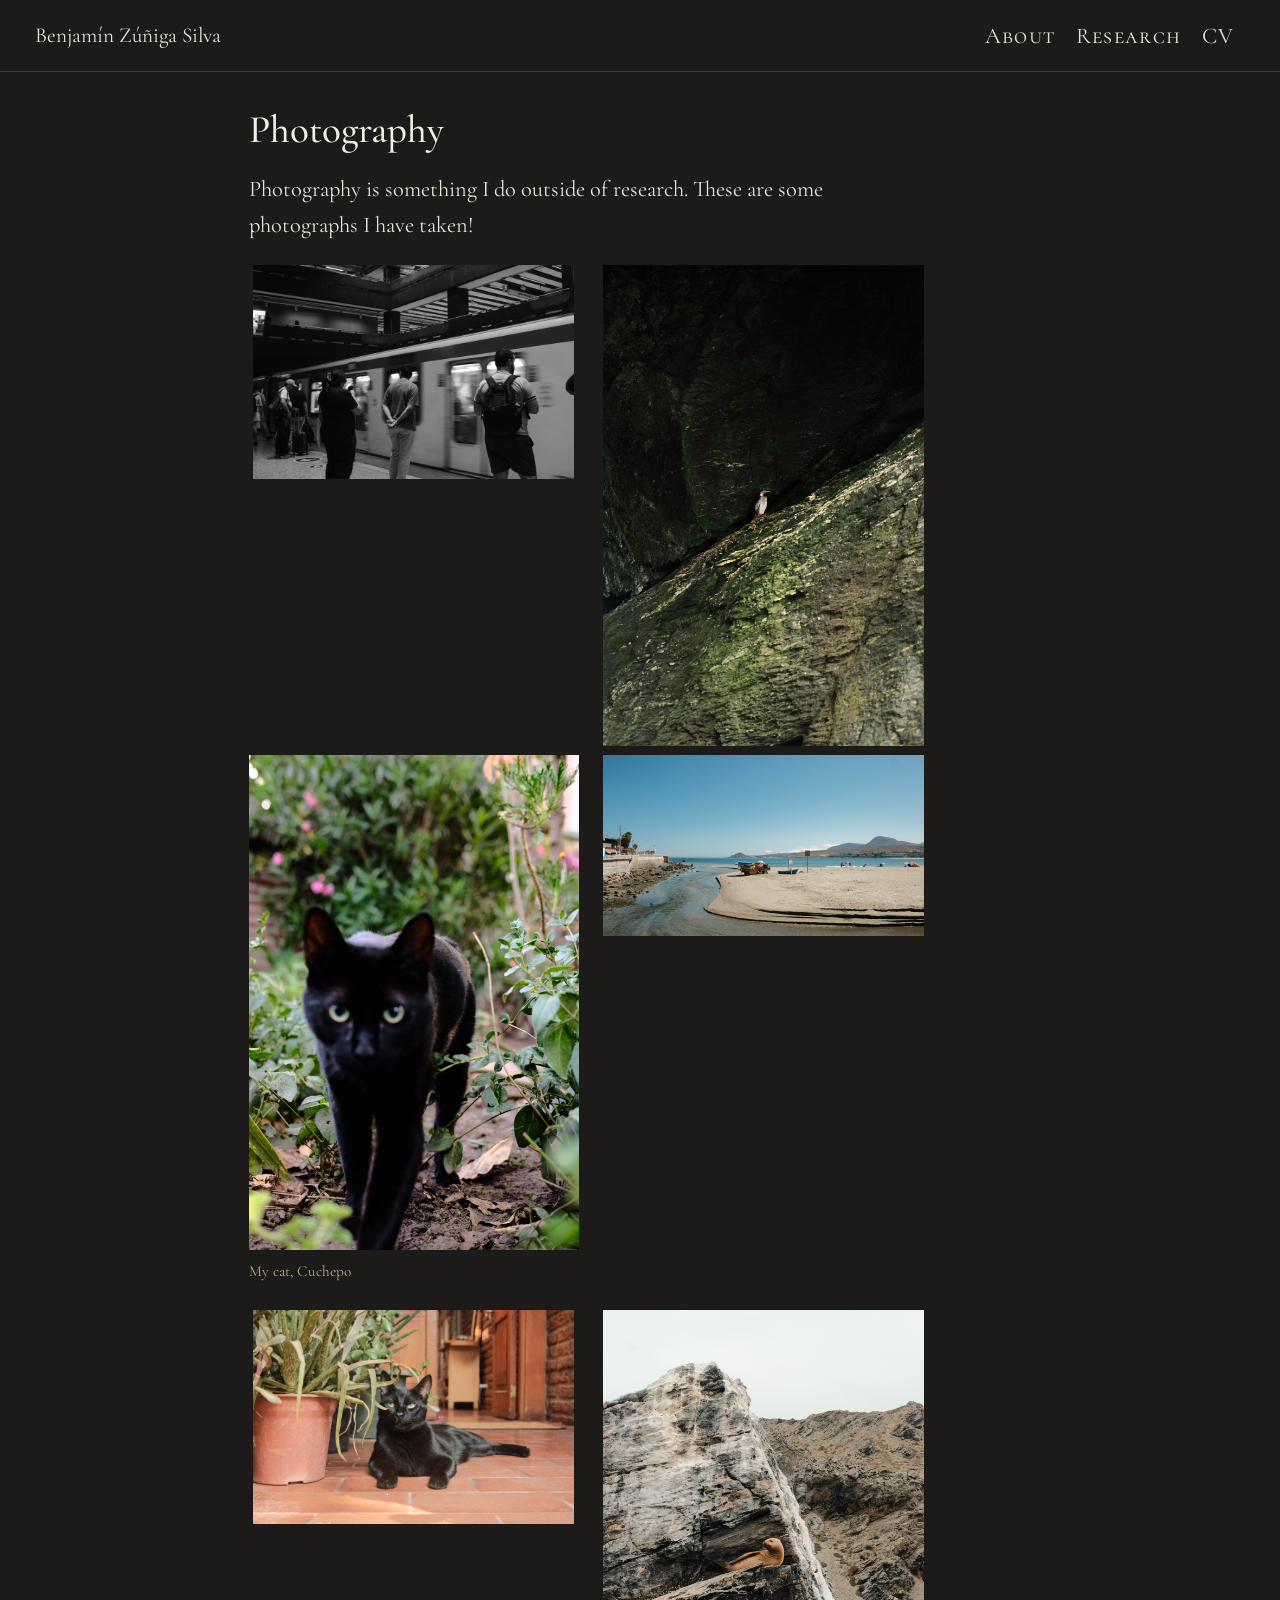
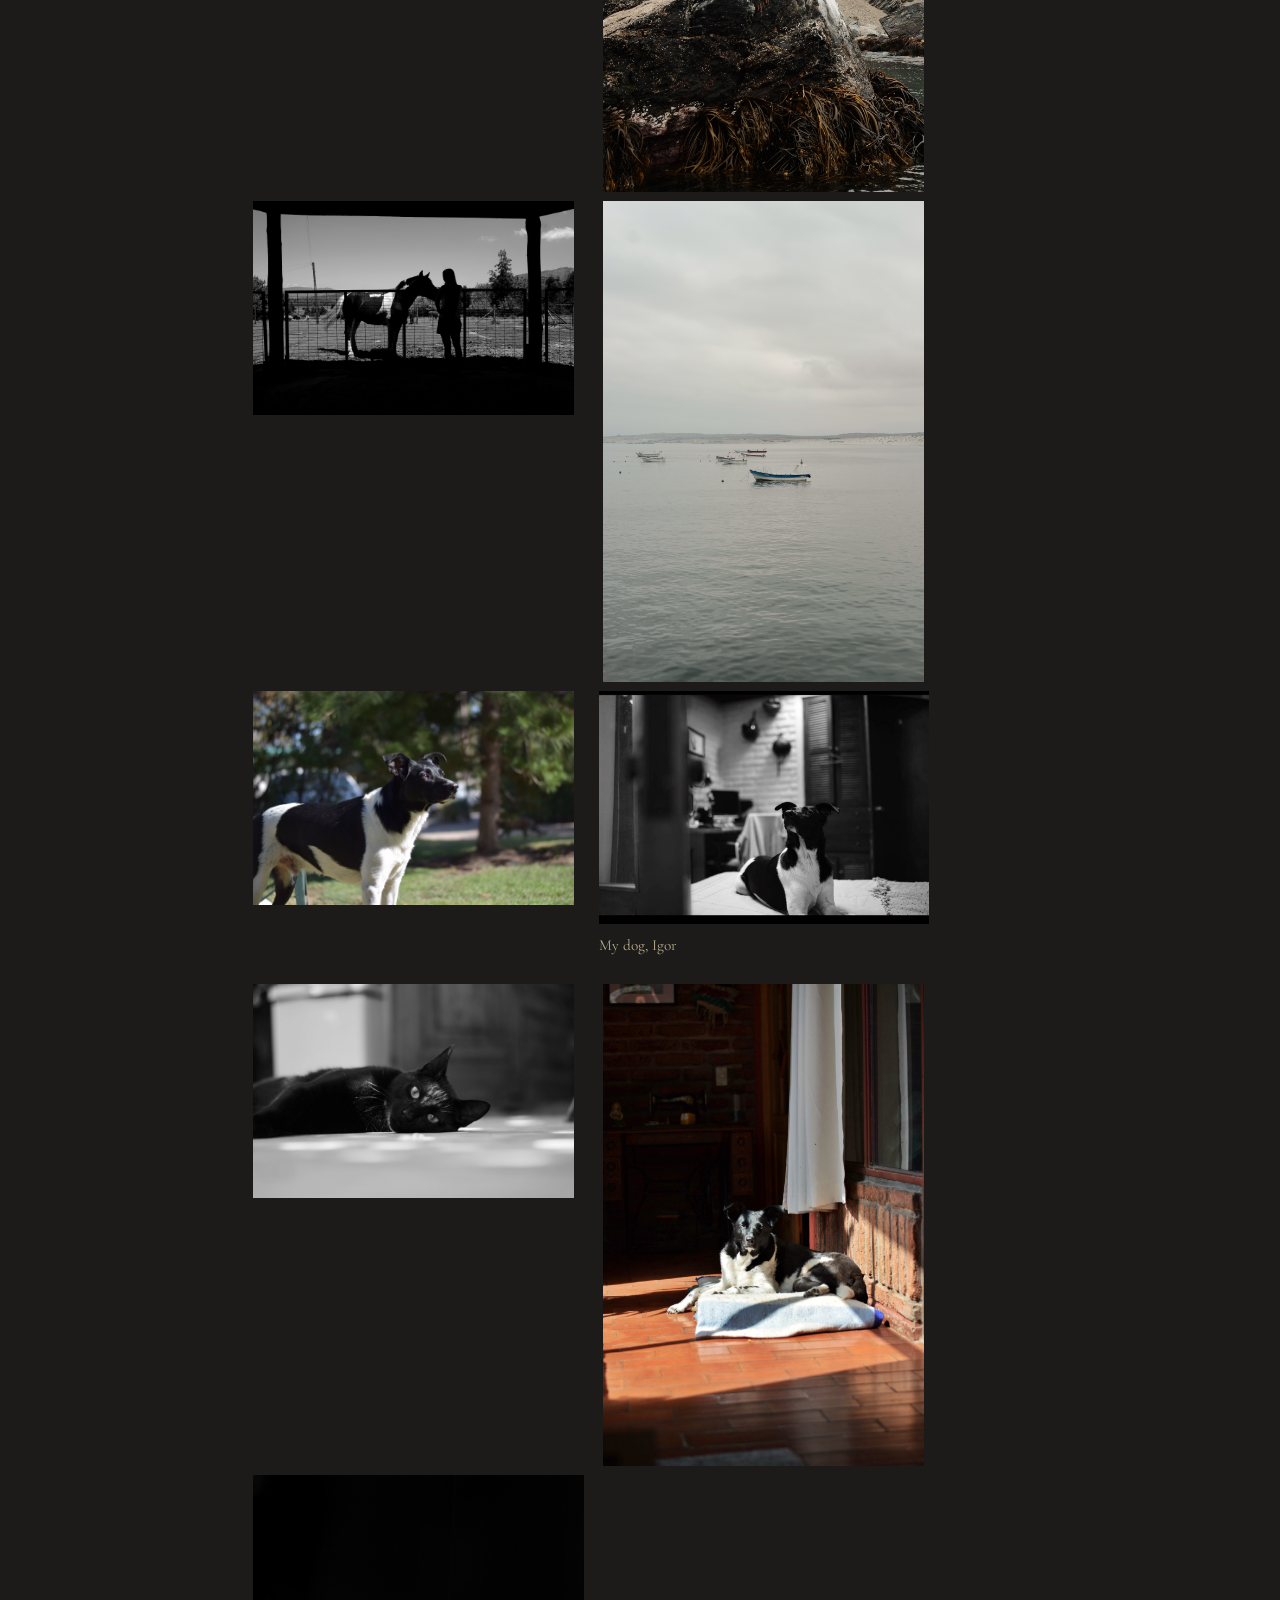
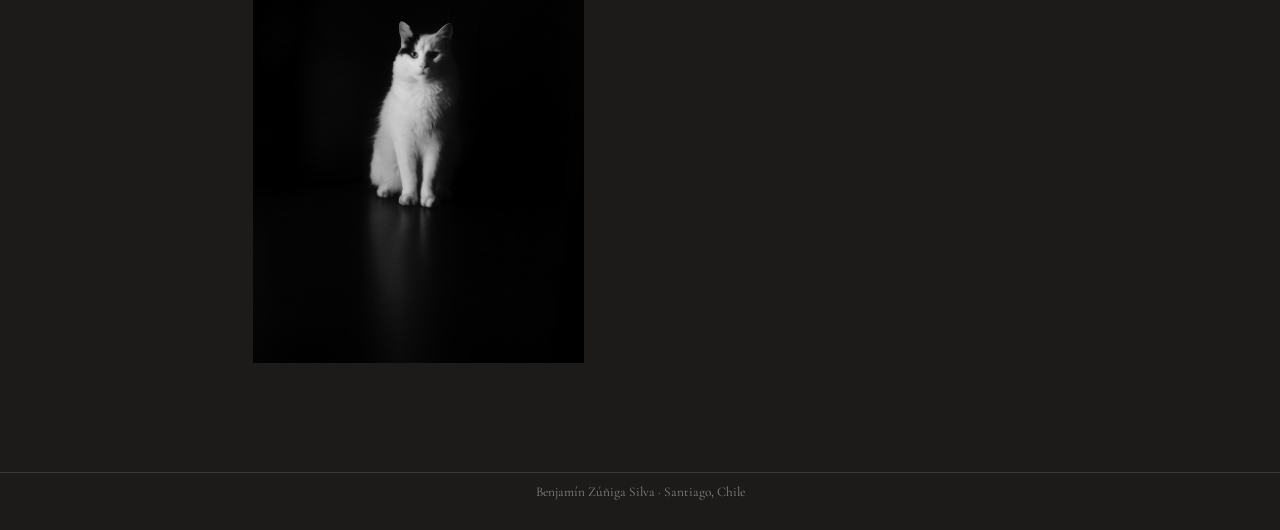
==== photography.html @ 0b557cd7 "Built site for gh-pages" ====
<!DOCTYPE html>
<html xmlns="http://www.w3.org/1999/xhtml" lang="en" xml:lang="en"><head>

<meta charset="utf-8">
<meta name="generator" content="quarto-1.10.19">

<meta name="viewport" content="width=device-width, initial-scale=1.0, user-scalable=yes">


<title>Photography – Benjamín Zúñiga Silva</title>
<style>
/* Default styles provided by pandoc.
** See https://pandoc.org/MANUAL.html#variables-for-html for config info.
*/
span.smallcaps{font-variant: small-caps;}
div.columns{display: flex; gap: 1.5em;}
div.column{flex: auto;}
@media screen {
div.columns{gap: min(4vw, 1.5em);}
div.column{overflow-x: auto;}
}
div.hanging-indent{margin-left: 1.5em; text-indent: -1.5em;}
ul.task-list{list-style: none;}
ul.task-list li input[type="checkbox"] {
  width: 0.8em;
  margin: 0 0.8em 0.2em -1em; /* quarto-specific, see https://github.com/quarto-dev/quarto-cli/issues/4556 */ 
  vertical-align: middle;
}
</style>


<script src="site_libs/quarto-nav/quarto-nav.js"></script>
<script src="site_libs/quarto-nav/headroom.min.js"></script>
<script src="site_libs/clipboard/clipboard.min.js"></script>
<script src="site_libs/quarto-html/quarto.js" type="module"></script>
<script src="site_libs/quarto-html/tabsets/tabsets.js" type="module"></script>
<script src="site_libs/quarto-html/popper.min.js"></script>
<script src="site_libs/quarto-html/tippy.umd.min.js"></script>
<link href="site_libs/quarto-html/tippy.css" rel="stylesheet">
<link href="site_libs/quarto-html/quarto-syntax-highlighting-dark-b626d73c4c936ccc3cb08be7d45d1df6.css" rel="stylesheet" id="quarto-text-highlighting-styles">
<script src="site_libs/bootstrap/bootstrap.min.js"></script>
<link href="site_libs/bootstrap/bootstrap-icons.css" rel="stylesheet">
<link href="site_libs/bootstrap/bootstrap-730f56af0776e4a1a67507d737032341.min.css" rel="stylesheet" append-hash="true" id="quarto-bootstrap" data-mode="dark">
<script src="site_libs/quarto-contrib/glightbox/glightbox.min.js"></script>
<link href="site_libs/quarto-contrib/glightbox/glightbox.min.css" rel="stylesheet">
<link href="site_libs/quarto-contrib/glightbox/lightbox.css" rel="stylesheet">
<script id="quarto-search-options" type="application/json">{
  "language": {
    "search-no-results-text": "No results",
    "search-matching-documents-text": "matching documents",
    "search-copy-link-title": "Copy link to search",
    "search-hide-matches-text": "Hide additional matches",
    "search-more-match-text": "more match in this document",
    "search-more-matches-text": "more matches in this document",
    "search-clear-button-title": "Clear",
    "search-text-placeholder": "",
    "search-detached-cancel-button-title": "Cancel",
    "search-submit-button-title": "Submit",
    "search-label": "Search"
  }
}</script>


</head>

<body class="nav-fixed fullcontent quarto-light">

<div id="quarto-search-results"></div>
  <header id="quarto-header" class="headroom fixed-top">
    <nav class="navbar navbar-expand-lg " data-bs-theme="dark">
      <div class="navbar-container container-fluid">
      <div class="navbar-brand-container mx-auto">
    <a class="navbar-brand" href="./index.html">
    <span class="navbar-title">Benjamín Zúñiga Silva</span>
    </a>
  </div>
          <button class="navbar-toggler" type="button" data-bs-toggle="collapse" data-bs-target="#navbarCollapse" aria-controls="navbarCollapse" role="menu" aria-expanded="false" aria-label="Toggle navigation" onclick="if (window.quartoToggleHeadroom) { window.quartoToggleHeadroom(); }">
  <span class="navbar-toggler-icon"></span>
</button>
          <div class="collapse navbar-collapse" id="navbarCollapse">
            <ul class="navbar-nav navbar-nav-scroll ms-auto">
  <li class="nav-item">
    <a class="nav-link" href="./index.html"> 
<span class="menu-text">About</span></a>
  </li>  
  <li class="nav-item">
    <a class="nav-link" href="./research.html"> 
<span class="menu-text">Research</span></a>
  </li>  
  <li class="nav-item">
    <a class="nav-link" href="./cv.pdf"> 
<span class="menu-text">CV</span></a>
  </li>  
</ul>
          </div> <!-- /navcollapse -->
            <div class="quarto-navbar-tools">
</div>
      </div> <!-- /container-fluid -->
    </nav>
</header>
<!-- content -->
<div id="quarto-content" class="quarto-container page-columns page-rows-contents page-layout-article page-navbar">
<!-- sidebar -->
<!-- margin-sidebar -->
    
<!-- main -->
<main class="content" id="quarto-document-content">

<header id="title-block-header" class="quarto-title-block default">
<div class="quarto-title">
<h1 class="title">Photography</h1>
</div>



<div class="quarto-title-meta">

    
  
    
  </div>
  


</header>


<p>Photography is something I do outside of research. These are some photographs I have taken!</p>
<div class="quarto-layout-panel" data-layout-ncol="2">
<div class="quarto-layout-row">
<div class="quarto-layout-cell" style="flex-basis: 50.0%;justify-content: center;">
<p><a href="photos/06C49809-CC6A-4269-AA46-6F5D6BB59FFA-33628-0000044B3BFAE4AD.jpg" class="lightbox" data-gallery="quarto-lightbox-gallery-1"><img src="photos/06C49809-CC6A-4269-AA46-6F5D6BB59FFA-33628-0000044B3BFAE4AD.jpg" class="img-fluid"></a></p>
</div>
<div class="quarto-layout-cell" style="flex-basis: 50.0%;justify-content: center;">
<p><a href="photos/0D19DA53-A791-4F2B-8F5D-7C0C0C12E089-29706-00000F0A2501688A.jpg" class="lightbox" data-gallery="quarto-lightbox-gallery-2"><img src="photos/0D19DA53-A791-4F2B-8F5D-7C0C0C12E089-29706-00000F0A2501688A.jpg" class="img-fluid"></a></p>
</div>
</div>
<div class="quarto-layout-row">
<div class="quarto-layout-cell" style="flex-basis: 50.0%;justify-content: flex-start;">
<div class="quarto-figure quarto-figure-center">
<figure class="figure">
<p><a href="photos/107DE7F7-4FE8-4121-8551-0D01E3785291-43570-0000074F7C24C161.jpg" class="lightbox" data-gallery="quarto-lightbox-gallery-3" title="My cat, Cuchepo"><img src="photos/107DE7F7-4FE8-4121-8551-0D01E3785291-43570-0000074F7C24C161.jpg" class="img-fluid figure-img" alt="My cat, Cuchepo"></a></p>
<figcaption>My cat, Cuchepo</figcaption>
</figure>
</div>
</div>
<div class="quarto-layout-cell" style="flex-basis: 50.0%;justify-content: center;">
<p><a href="photos/11E092B9-413C-4B88-9F63-661DC2DB4E2B-29706-00000F0640A7B82C.jpg" class="lightbox" data-gallery="quarto-lightbox-gallery-4"><img src="photos/11E092B9-413C-4B88-9F63-661DC2DB4E2B-29706-00000F0640A7B82C.jpg" class="img-fluid"></a></p>
</div>
</div>
<div class="quarto-layout-row">
<div class="quarto-layout-cell" style="flex-basis: 50.0%;justify-content: center;">
<p><a href="photos/3432A829-0B00-45B9-BB3D-2C19B9820CA1-51515-000008C14B9D1EA8.jpg" class="lightbox" data-gallery="quarto-lightbox-gallery-5"><img src="photos/3432A829-0B00-45B9-BB3D-2C19B9820CA1-51515-000008C14B9D1EA8.jpg" class="img-fluid"></a></p>
</div>
<div class="quarto-layout-cell" style="flex-basis: 50.0%;justify-content: center;">
<p><a href="photos/A41A3443-5CDC-4E5A-B411-207999154409-29706-00000F0968AFBCF3.jpg" class="lightbox" data-gallery="quarto-lightbox-gallery-6"><img src="photos/A41A3443-5CDC-4E5A-B411-207999154409-29706-00000F0968AFBCF3.jpg" class="img-fluid"></a></p>
</div>
</div>
<div class="quarto-layout-row">
<div class="quarto-layout-cell" style="flex-basis: 50.0%;justify-content: center;">
<p><a href="photos/A59E9144-73C8-4C71-BFAD-68F8AA0CF7F0-84806-0000088EBC8BE81C.jpg" class="lightbox" data-gallery="quarto-lightbox-gallery-7"><img src="photos/A59E9144-73C8-4C71-BFAD-68F8AA0CF7F0-84806-0000088EBC8BE81C.jpg" class="img-fluid"></a></p>
</div>
<div class="quarto-layout-cell" style="flex-basis: 50.0%;justify-content: center;">
<p><a href="photos/D680E1B0-0BB6-47D6-BE02-8DF89F62D2D8-29706-00000F07F0170937.jpg" class="lightbox" data-gallery="quarto-lightbox-gallery-8"><img src="photos/D680E1B0-0BB6-47D6-BE02-8DF89F62D2D8-29706-00000F07F0170937.jpg" class="img-fluid"></a></p>
</div>
</div>
<div class="quarto-layout-row">
<div class="quarto-layout-cell" style="flex-basis: 50.0%;justify-content: center;">
<p><a href="photos/DSC_0631.JPG" class="lightbox" data-gallery="quarto-lightbox-gallery-9"><img src="photos/DSC_0631.JPG" class="img-fluid"></a></p>
</div>
<div class="quarto-layout-cell" style="flex-basis: 50.0%;justify-content: flex-start;">
<div class="quarto-figure quarto-figure-center">
<figure class="figure">
<p><a href="photos/IMG_20200618_214712_Original.JPG" class="lightbox" data-gallery="quarto-lightbox-gallery-10" title="My dog, Igor"><img src="photos/IMG_20200618_214712_Original.JPG" class="img-fluid figure-img" alt="My dog, Igor"></a></p>
<figcaption>My dog, Igor</figcaption>
</figure>
</div>
</div>
</div>
<div class="quarto-layout-row">
<div class="quarto-layout-cell" style="flex-basis: 50.0%;justify-content: center;">
<p><a href="photos/IMG_6991.JPG" class="lightbox" data-gallery="quarto-lightbox-gallery-11"><img src="photos/IMG_6991.JPG" class="img-fluid"></a></p>
</div>
<div class="quarto-layout-cell" style="flex-basis: 50.0%;justify-content: center;">
<p><a href="photos/IMG_7021.JPG" class="lightbox" data-gallery="quarto-lightbox-gallery-12"><img src="photos/IMG_7021.JPG" class="img-fluid"></a></p>
</div>
</div>
<div class="quarto-layout-row">
<div class="quarto-layout-cell" style="flex-basis: 50.0%;justify-content: center;">
<p><a href="photos/PenultimateFullSizeRender.jpg" class="lightbox" data-gallery="quarto-lightbox-gallery-13"><img src="photos/PenultimateFullSizeRender.jpg" class="img-fluid"></a></p>
</div>
</div>
</div>



</main> <!-- /main -->
<script id="quarto-html-after-body" type="application/javascript">
  window.document.addEventListener("DOMContentLoaded", function (event) {
    const isCodeAnnotation = (el) => {
      for (const clz of el.classList) {
        if (clz.startsWith('code-annotation-')) {                     
          return true;
        }
      }
      return false;
    }
    const onCopySuccess = function(e) {
      // button target
      const button = e.trigger;
      // don't keep focus
      button.blur();
      // flash "checked"
      button.classList.add('code-copy-button-checked');
      var currentTitle = button.getAttribute("title");
      button.setAttribute("title", "Copied!");
      let tooltip;
      if (window.bootstrap) {
        button.setAttribute("data-bs-toggle", "tooltip");
        button.setAttribute("data-bs-placement", "left");
        button.setAttribute("data-bs-title", "Copied!");
        tooltip = new bootstrap.Tooltip(button, 
          { trigger: "manual", 
            customClass: "code-copy-button-tooltip",
            offset: [0, -8]});
        tooltip.show();    
      }
      setTimeout(function() {
        if (tooltip) {
          tooltip.hide();
          button.removeAttribute("data-bs-title");
          button.removeAttribute("data-bs-toggle");
          button.removeAttribute("data-bs-placement");
        }
        button.setAttribute("title", currentTitle);
        button.classList.remove('code-copy-button-checked');
      }, 1000);
      // clear code selection
      e.clearSelection();
    }
    const getTextToCopy = function(trigger) {
      const outerScaffold = trigger.parentElement.cloneNode(true);
      const codeEl = outerScaffold.querySelector('code');
      for (const childEl of codeEl.children) {
        if (isCodeAnnotation(childEl)) {
          childEl.remove();
        }
      }
      return codeEl.innerText;
    }
    const clipboard = new window.ClipboardJS('.code-copy-button:not([data-in-quarto-modal])', {
      text: getTextToCopy
    });
    clipboard.on('success', onCopySuccess);
    if (window.document.getElementById('quarto-embedded-source-code-modal')) {
      const clipboardModal = new window.ClipboardJS('.code-copy-button[data-in-quarto-modal]', {
        text: getTextToCopy,
        container: window.document.getElementById('quarto-embedded-source-code-modal')
      });
      clipboardModal.on('success', onCopySuccess);
    }
      var localhostRegex = new RegExp(/^(?:http|https):\/\/localhost\:?[0-9]*\//);
      var mailtoRegex = new RegExp(/^mailto:/);
        var filterRegex = new RegExp("https:\/\/benjaminzunigasilva\.github\.io");
      var isInternal = (href) => {
          return filterRegex.test(href) || localhostRegex.test(href) || mailtoRegex.test(href);
      }
      // Inspect non-navigation links and adorn them if external
     var links = window.document.querySelectorAll('a[href]:not(.nav-link):not(.navbar-brand):not(.toc-action):not(.sidebar-link):not(.sidebar-item-toggle):not(.pagination-link):not(.no-external):not([aria-hidden]):not(.dropdown-item):not(.quarto-navigation-tool):not(.about-link)');
      for (var i=0; i<links.length; i++) {
        const link = links[i];
        if (!isInternal(link.href)) {
          // undo the damage that might have been done by quarto-nav.js in the case of
          // links that we want to consider external
          if (link.dataset.originalHref !== undefined) {
            link.href = link.dataset.originalHref;
          }
        }
      }
    function tippyHover(el, contentFn, onTriggerFn, onUntriggerFn) {
      const config = {
        allowHTML: true,
        maxWidth: 500,
        delay: 100,
        arrow: false,
        appendTo: function(el) {
            return el.parentElement;
        },
        interactive: true,
        interactiveBorder: 10,
        theme: 'quarto',
        placement: 'bottom-start',
      };
      if (contentFn) {
        config.content = contentFn;
      }
      if (onTriggerFn) {
        config.onTrigger = onTriggerFn;
      }
      if (onUntriggerFn) {
        config.onUntrigger = onUntriggerFn;
      }
      window.tippy(el, config); 
    }
    const noterefs = window.document.querySelectorAll('a[role="doc-noteref"]');
    for (var i=0; i<noterefs.length; i++) {
      const ref = noterefs[i];
      tippyHover(ref, function() {
        // use id or data attribute instead here
        let href = ref.getAttribute('data-footnote-href') || ref.getAttribute('href');
        try { href = new URL(href).hash; } catch {}
        const id = href.replace(/^#\/?/, "");
        const note = window.document.getElementById(id);
        if (note) {
          return note.innerHTML;
        } else {
          return "";
        }
      });
    }
    const xrefs = window.document.querySelectorAll('a.quarto-xref');
    const processXRef = (id, note) => {
      // Strip column container classes
      const stripColumnClz = (el) => {
        el.classList.remove("page-full", "page-columns");
        if (el.children) {
          for (const child of el.children) {
            stripColumnClz(child);
          }
        }
      }
      stripColumnClz(note)
      if (id === null || id.startsWith('sec-')) {
        // Special case sections, only their first couple elements
        const container = document.createElement("div");
        if (note.children && note.children.length > 2) {
          container.appendChild(note.children[0].cloneNode(true));
          for (let i = 1; i < note.children.length; i++) {
            const child = note.children[i];
            if (child.tagName === "P" && child.innerText === "") {
              continue;
            } else {
              container.appendChild(child.cloneNode(true));
              break;
            }
          }
          if (window.Quarto?.typesetMath) {
            window.Quarto.typesetMath(container);
          }
          return container.innerHTML
        } else {
          if (window.Quarto?.typesetMath) {
            window.Quarto.typesetMath(note);
          }
          return note.innerHTML;
        }
      } else {
        // Remove any anchor links if they are present
        const anchorLink = note.querySelector('a.anchorjs-link');
        if (anchorLink) {
          anchorLink.remove();
        }
        if (window.Quarto?.typesetMath) {
          window.Quarto.typesetMath(note);
        }
        if (note.classList.contains("callout")) {
          return note.outerHTML;
        } else {
          return note.innerHTML;
        }
      }
    }
    for (var i=0; i<xrefs.length; i++) {
      const xref = xrefs[i];
      tippyHover(xref, undefined, function(instance) {
        instance.disable();
        let url = xref.getAttribute('href');
        let hash = undefined; 
        if (url.startsWith('#')) {
          hash = url;
        } else {
          try { hash = new URL(url).hash; } catch {}
        }
        if (hash) {
          const id = hash.replace(/^#\/?/, "");
          const note = window.document.getElementById(id);
          if (note !== null) {
            try {
              const html = processXRef(id, note.cloneNode(true));
              instance.setContent(html);
            } finally {
              instance.enable();
              instance.show();
            }
          } else {
            // See if we can fetch this
            fetch(url.split('#')[0])
            .then(res => res.text())
            .then(html => {
              const parser = new DOMParser();
              const htmlDoc = parser.parseFromString(html, "text/html");
              const note = htmlDoc.getElementById(id);
              if (note !== null) {
                const html = processXRef(id, note);
                instance.setContent(html);
              } 
            }).finally(() => {
              instance.enable();
              instance.show();
            });
          }
        } else {
          // See if we can fetch a full url (with no hash to target)
          // This is a special case and we should probably do some content thinning / targeting
          fetch(url)
          .then(res => res.text())
          .then(html => {
            const parser = new DOMParser();
            const htmlDoc = parser.parseFromString(html, "text/html");
            const note = htmlDoc.querySelector('main.content');
            if (note !== null) {
              // This should only happen for chapter cross references
              // (since there is no id in the URL)
              // remove the first header
              if (note.children.length > 0 && note.children[0].tagName === "HEADER") {
                note.children[0].remove();
              }
              const html = processXRef(null, note);
              instance.setContent(html);
            } 
          }).finally(() => {
            instance.enable();
            instance.show();
          });
        }
      }, function(instance) {
      });
    }
        let selectedAnnoteEl;
        const selectorForAnnotation = ( cell, annotation) => {
          let cellAttr = 'data-code-cell="' + cell + '"';
          let lineAttr = 'data-code-annotation="' +  annotation + '"';
          const selector = 'span[' + cellAttr + '][' + lineAttr + ']';
          return selector;
        }
        const selectCodeLines = (annoteEl) => {
          const doc = window.document;
          const targetCell = annoteEl.getAttribute("data-target-cell");
          const targetAnnotation = annoteEl.getAttribute("data-target-annotation");
          const annoteSpan = window.document.querySelector(selectorForAnnotation(targetCell, targetAnnotation));
          const lines = annoteSpan.getAttribute("data-code-lines").split(",");
          const lineIds = lines.map((line) => {
            return targetCell + "-" + line;
          })
          let top = null;
          let height = null;
          let parent = null;
          if (lineIds.length > 0) {
              //compute the position of the single el (top and bottom and make a div)
              const el = window.document.getElementById(lineIds[0]);
              top = el.offsetTop;
              height = el.offsetHeight;
              parent = el.parentElement.parentElement;
            if (lineIds.length > 1) {
              const lastEl = window.document.getElementById(lineIds[lineIds.length - 1]);
              const bottom = lastEl.offsetTop + lastEl.offsetHeight;
              height = bottom - top;
            }
            if (top !== null && height !== null && parent !== null) {
              // cook up a div (if necessary) and position it 
              let div = window.document.getElementById("code-annotation-line-highlight");
              if (div === null) {
                div = window.document.createElement("div");
                div.setAttribute("id", "code-annotation-line-highlight");
                div.style.position = 'absolute';
                parent.appendChild(div);
              }
              div.style.top = top - 2 + "px";
              div.style.height = height + 4 + "px";
              div.style.left = 0;
              let gutterDiv = window.document.getElementById("code-annotation-line-highlight-gutter");
              if (gutterDiv === null) {
                gutterDiv = window.document.createElement("div");
                gutterDiv.setAttribute("id", "code-annotation-line-highlight-gutter");
                gutterDiv.style.position = 'absolute';
                const codeCell = window.document.getElementById(targetCell);
                const gutter = codeCell.querySelector('.code-annotation-gutter');
                gutter.appendChild(gutterDiv);
              }
              gutterDiv.style.top = top - 2 + "px";
              gutterDiv.style.height = height + 4 + "px";
            }
            selectedAnnoteEl = annoteEl;
          }
        };
        const unselectCodeLines = () => {
          const elementsIds = ["code-annotation-line-highlight", "code-annotation-line-highlight-gutter"];
          elementsIds.forEach((elId) => {
            const div = window.document.getElementById(elId);
            if (div) {
              div.remove();
            }
          });
          selectedAnnoteEl = undefined;
        };
          // Handle positioning of the toggle
      window.addEventListener(
        "resize",
        throttle(() => {
          elRect = undefined;
          if (selectedAnnoteEl) {
            selectCodeLines(selectedAnnoteEl);
          }
        }, 10)
      );
      function throttle(fn, ms) {
      let throttle = false;
      let timer;
        return (...args) => {
          if(!throttle) { // first call gets through
              fn.apply(this, args);
              throttle = true;
          } else { // all the others get throttled
              if(timer) clearTimeout(timer); // cancel #2
              timer = setTimeout(() => {
                fn.apply(this, args);
                timer = throttle = false;
              }, ms);
          }
        };
      }
        // Attach click handler to the DT
        const annoteDls = window.document.querySelectorAll('dt[data-target-cell]');
        for (const annoteDlNode of annoteDls) {
          annoteDlNode.addEventListener('click', (event) => {
            const clickedEl = event.target;
            if (clickedEl !== selectedAnnoteEl) {
              unselectCodeLines();
              const activeEl = window.document.querySelector('dt[data-target-cell].code-annotation-active');
              if (activeEl) {
                activeEl.classList.remove('code-annotation-active');
              }
              selectCodeLines(clickedEl);
              clickedEl.classList.add('code-annotation-active');
            } else {
              // Unselect the line
              unselectCodeLines();
              clickedEl.classList.remove('code-annotation-active');
            }
          });
        }
    const findCites = (el) => {
      const parentEl = el.parentElement;
      if (parentEl) {
        const cites = parentEl.dataset.cites;
        if (cites) {
          return {
            el,
            cites: cites.split(' ')
          };
        } else {
          return findCites(el.parentElement)
        }
      } else {
        return undefined;
      }
    };
    var bibliorefs = window.document.querySelectorAll('a[role="doc-biblioref"]');
    for (var i=0; i<bibliorefs.length; i++) {
      const ref = bibliorefs[i];
      const citeInfo = findCites(ref);
      if (citeInfo) {
        tippyHover(citeInfo.el, function() {
          var popup = window.document.createElement('div');
          citeInfo.cites.forEach(function(cite) {
            var citeDiv = window.document.createElement('div');
            citeDiv.classList.add('hanging-indent');
            citeDiv.classList.add('csl-entry');
            var biblioDiv = window.document.getElementById('ref-' + cite);
            if (biblioDiv) {
              citeDiv.innerHTML = biblioDiv.innerHTML;
            }
            popup.appendChild(citeDiv);
          });
          return popup.innerHTML;
        });
      }
    }
  });
  </script>
</div> <!-- /content -->
<footer class="footer">
  <div class="nav-footer">
    <div class="nav-footer-left">
      &nbsp;
    </div>   
    <div class="nav-footer-center">
<p>Benjamín Zúñiga Silva · Santiago, Chile</p>
</div>
    <div class="nav-footer-right">
      &nbsp;
    </div>
  </div>
</footer>
<script>var lightboxQuarto = GLightbox({"closeEffect":"zoom","descPosition":"bottom","loop":false,"openEffect":"zoom","selector":".lightbox"});
(function() {
  let previousOnload = window.onload;
  window.onload = () => {
    if (previousOnload) {
      previousOnload();
    }
    lightboxQuarto.on('slide_before_load', (data) => {
      const { slideIndex, slideNode, slideConfig, player, trigger } = data;
      const href = trigger.getAttribute('href');
      if (href !== null) {
        const imgEl = window.document.querySelector(`a[href="${href}"] img`);
        if (imgEl !== null) {
          const srcAttr = imgEl.getAttribute("src");
          if (srcAttr && srcAttr.startsWith("data:")) {
            slideConfig.href = srcAttr;
          }
        }
      } 
    });
  
    lightboxQuarto.on('slide_after_load', (data) => {
      const { slideIndex, slideNode, slideConfig, player, trigger } = data;
      if (window.Quarto?.typesetMath) {
        window.Quarto.typesetMath(slideNode);
      }
    });
  
  };
  
})();
          </script>




</body></html>
---- site_libs/quarto-html/tippy.css ----
.tippy-box[data-animation=fade][data-state=hidden]{opacity:0}[data-tippy-root]{max-width:calc(100vw - 10px)}.tippy-box{position:relative;background-color:#333;color:#fff;border-radius:4px;font-size:14px;line-height:1.4;white-space:normal;outline:0;transition-property:transform,visibility,opacity}.tippy-box[data-placement^=top]>.tippy-arrow{bottom:0}.tippy-box[data-placement^=top]>.tippy-arrow:before{bottom:-7px;left:0;border-width:8px 8px 0;border-top-color:initial;transform-origin:center top}.tippy-box[data-placement^=bottom]>.tippy-arrow{top:0}.tippy-box[data-placement^=bottom]>.tippy-arrow:before{top:-7px;left:0;border-width:0 8px 8px;border-bottom-color:initial;transform-origin:center bottom}.tippy-box[data-placement^=left]>.tippy-arrow{right:0}.tippy-box[data-placement^=left]>.tippy-arrow:before{border-width:8px 0 8px 8px;border-left-color:initial;right:-7px;transform-origin:center left}.tippy-box[data-placement^=right]>.tippy-arrow{left:0}.tippy-box[data-placement^=right]>.tippy-arrow:before{left:-7px;border-width:8px 8px 8px 0;border-right-color:initial;transform-origin:center right}.tippy-box[data-inertia][data-state=visible]{transition-timing-function:cubic-bezier(.54,1.5,.38,1.11)}.tippy-arrow{width:16px;height:16px;color:#333}.tippy-arrow:before{content:"";position:absolute;border-color:transparent;border-style:solid}.tippy-content{position:relative;padding:5px 9px;z-index:1}
---- site_libs/quarto-html/quarto-syntax-highlighting-dark-b626d73c4c936ccc3cb08be7d45d1df6.css ----
/* quarto syntax highlight colors */
:root {
  --quarto-hl-al-color: #f07178;
  --quarto-hl-an-color: #d4d0ab;
  --quarto-hl-at-color: #00e0e0;
  --quarto-hl-bn-color: #d4d0ab;
  --quarto-hl-bu-color: #abe338;
  --quarto-hl-ch-color: #abe338;
  --quarto-hl-co-color: #f8f8f2;
  --quarto-hl-cv-color: #ffd700;
  --quarto-hl-cn-color: #ffd700;
  --quarto-hl-cf-color: #ffa07a;
  --quarto-hl-dt-color: #ffa07a;
  --quarto-hl-dv-color: #d4d0ab;
  --quarto-hl-do-color: #f8f8f2;
  --quarto-hl-er-color: #f07178;
  --quarto-hl-ex-color: #00e0e0;
  --quarto-hl-fl-color: #d4d0ab;
  --quarto-hl-fu-color: #ffa07a;
  --quarto-hl-im-color: #abe338;
  --quarto-hl-in-color: #d4d0ab;
  --quarto-hl-kw-color: #ffa07a;
  --quarto-hl-op-color: #ffa07a;
  --quarto-hl-ot-color: #00e0e0;
  --quarto-hl-pp-color: #dcc6e0;
  --quarto-hl-re-color: #00e0e0;
  --quarto-hl-sc-color: #abe338;
  --quarto-hl-ss-color: #abe338;
  --quarto-hl-st-color: #abe338;
  --quarto-hl-va-color: #00e0e0;
  --quarto-hl-vs-color: #abe338;
  --quarto-hl-wa-color: #dcc6e0;
}

/* other quarto variables */
:root {
  --quarto-font-monospace: SFMono-Regular, Menlo, Monaco, Consolas, "Liberation Mono", "Courier New", monospace;
}

/* syntax highlight based on Pandoc's rules */
pre > code.sourceCode > span {
  color: #f8f8f2;
}

code.sourceCode > span {
  color: #f8f8f2;
}

div.sourceCode,
div.sourceCode pre.sourceCode {
  color: #f8f8f2;
}

/* Normal */
code span {
  color: #f8f8f2;
}

/* Alert */
code span.al {
  color: #f07178;
}

/* Annotation */
code span.an {
  color: #d4d0ab;
}

/* Attribute */
code span.at {
  color: #00e0e0;
}

/* BaseN */
code span.bn {
  color: #d4d0ab;
}

/* BuiltIn */
code span.bu {
  color: #abe338;
}

/* ControlFlow */
code span.cf {
  font-weight: bold;
  color: #ffa07a;
}

/* Char */
code span.ch {
  color: #abe338;
}

/* Constant */
code span.cn {
  color: #ffd700;
}

/* Comment */
code span.co {
  font-style: italic;
  color: #f8f8f2;
}

/* CommentVar */
code span.cv {
  color: #ffd700;
}

/* Documentation */
code span.do {
  color: #f8f8f2;
}

/* DataType */
code span.dt {
  color: #ffa07a;
}

/* DecVal */
code span.dv {
  color: #d4d0ab;
}

/* Error */
code span.er {
  color: #f07178;
  text-decoration: underline;
}

/* Extension */
code span.ex {
  font-weight: bold;
  color: #00e0e0;
}

/* Float */
code span.fl {
  color: #d4d0ab;
}

/* Function */
code span.fu {
  color: #ffa07a;
}

/* Import */
code span.im {
  color: #abe338;
}

/* Information */
code span.in {
  color: #d4d0ab;
}

/* Keyword */
code span.kw {
  font-weight: bold;
  color: #ffa07a;
}

/* Operator */
code span.op {
  color: #ffa07a;
}

/* Other */
code span.ot {
  color: #00e0e0;
}

/* Preprocessor */
code span.pp {
  color: #dcc6e0;
}

/* RegionMarker */
code span.re {
  background-color: #f8f8f2;
  color: #00e0e0;
}

/* SpecialChar */
code span.sc {
  color: #abe338;
}

/* SpecialString */
code span.ss {
  color: #abe338;
}

/* String */
code span.st {
  color: #abe338;
}

/* Variable */
code span.va {
  color: #00e0e0;
}

/* VerbatimString */
code span.vs {
  color: #abe338;
}

/* Warning */
code span.wa {
  color: #dcc6e0;
}

.prevent-inlining {
  content: "</";
}

/*# sourceMappingURL=a269c63e8167c3ae395728e86feb0848.css.map */
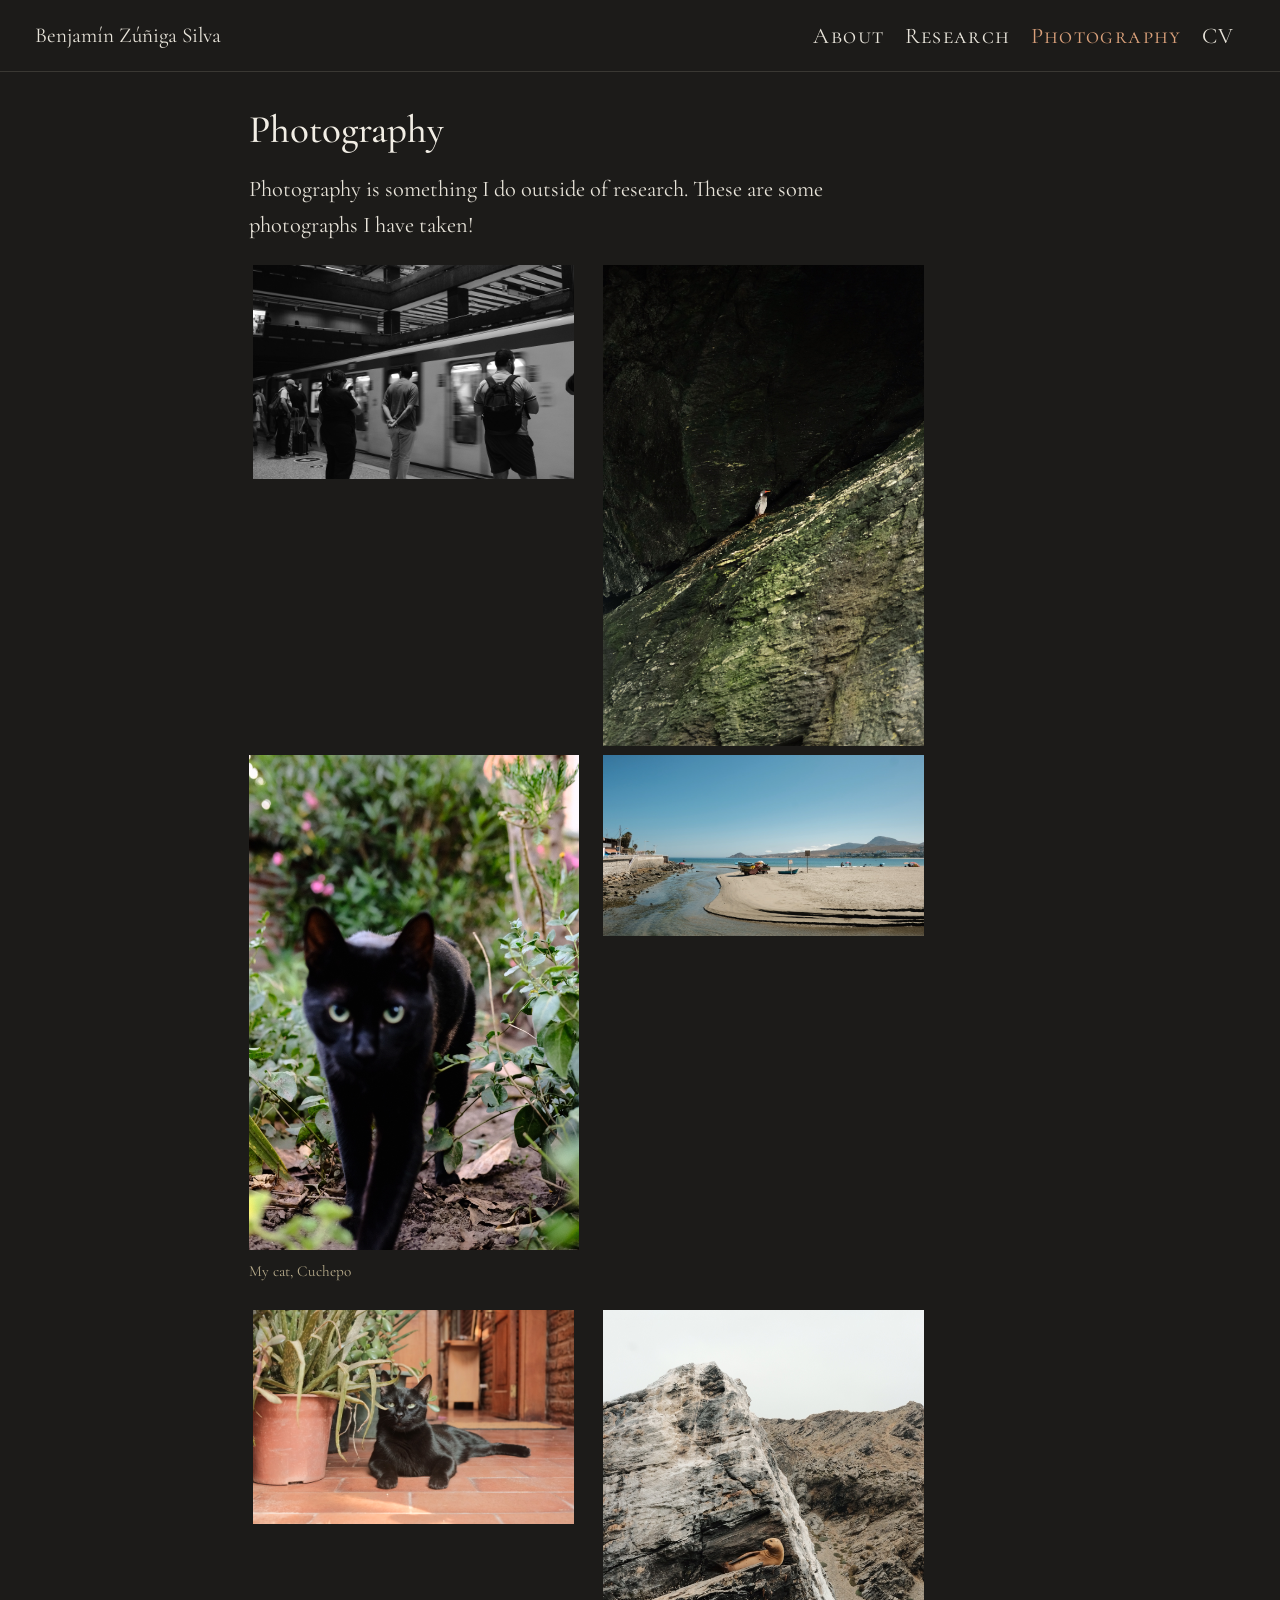
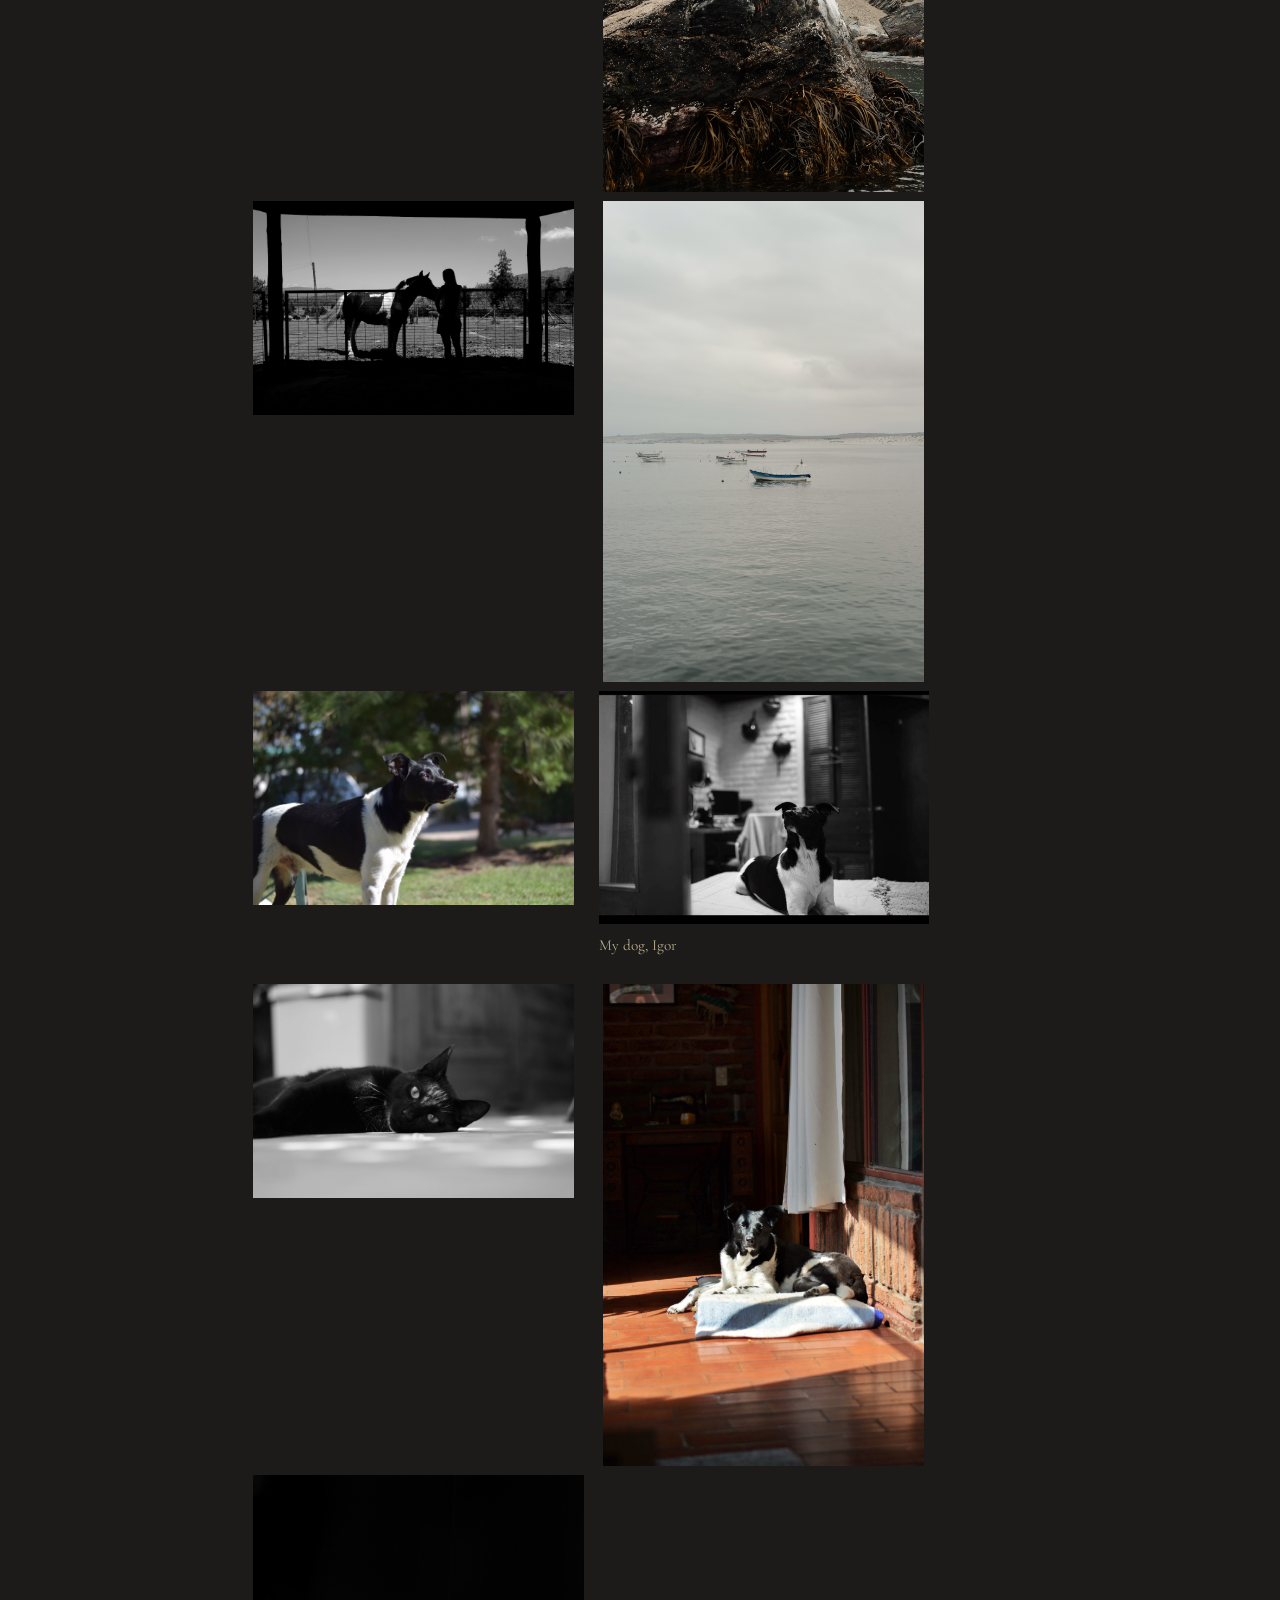
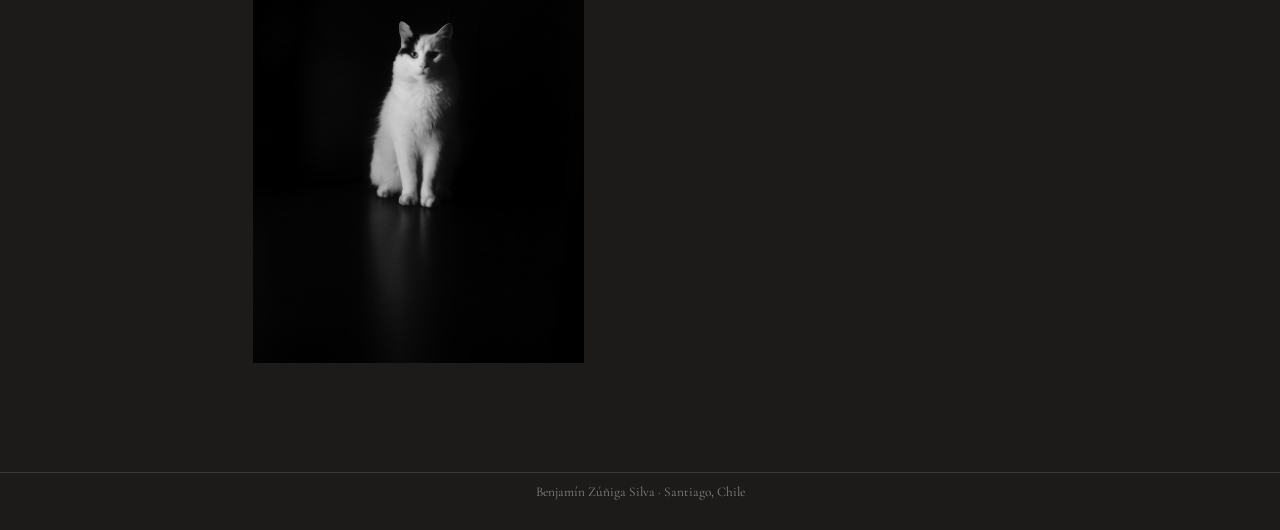
==== commit c5b3ada1: "Built site for gh-pages" ====
--- a/photography.html
+++ b/photography.html
@@ -40,7 +40,7 @@
 <link href="site_libs/quarto-html/quarto-syntax-highlighting-dark-b626d73c4c936ccc3cb08be7d45d1df6.css" rel="stylesheet" id="quarto-text-highlighting-styles">
 <script src="site_libs/bootstrap/bootstrap.min.js"></script>
 <link href="site_libs/bootstrap/bootstrap-icons.css" rel="stylesheet">
-<link href="site_libs/bootstrap/bootstrap-730f56af0776e4a1a67507d737032341.min.css" rel="stylesheet" append-hash="true" id="quarto-bootstrap" data-mode="dark">
+<link href="site_libs/bootstrap/bootstrap-64f70903b8ad0e9bda1db15877150b07.min.css" rel="stylesheet" append-hash="true" id="quarto-bootstrap" data-mode="dark">
 <script src="site_libs/quarto-contrib/glightbox/glightbox.min.js"></script>
 <link href="site_libs/quarto-contrib/glightbox/glightbox.min.css" rel="stylesheet">
 <link href="site_libs/quarto-contrib/glightbox/lightbox.css" rel="stylesheet">
@@ -86,6 +86,10 @@
   <li class="nav-item">
     <a class="nav-link" href="./research.html"> 
 <span class="menu-text">Research</span></a>
+  </li>  
+  <li class="nav-item">
+    <a class="nav-link active" href="./photography.html" aria-current="page"> 
+<span class="menu-text">Photography</span></a>
   </li>  
   <li class="nav-item">
     <a class="nav-link" href="./cv.pdf"> 
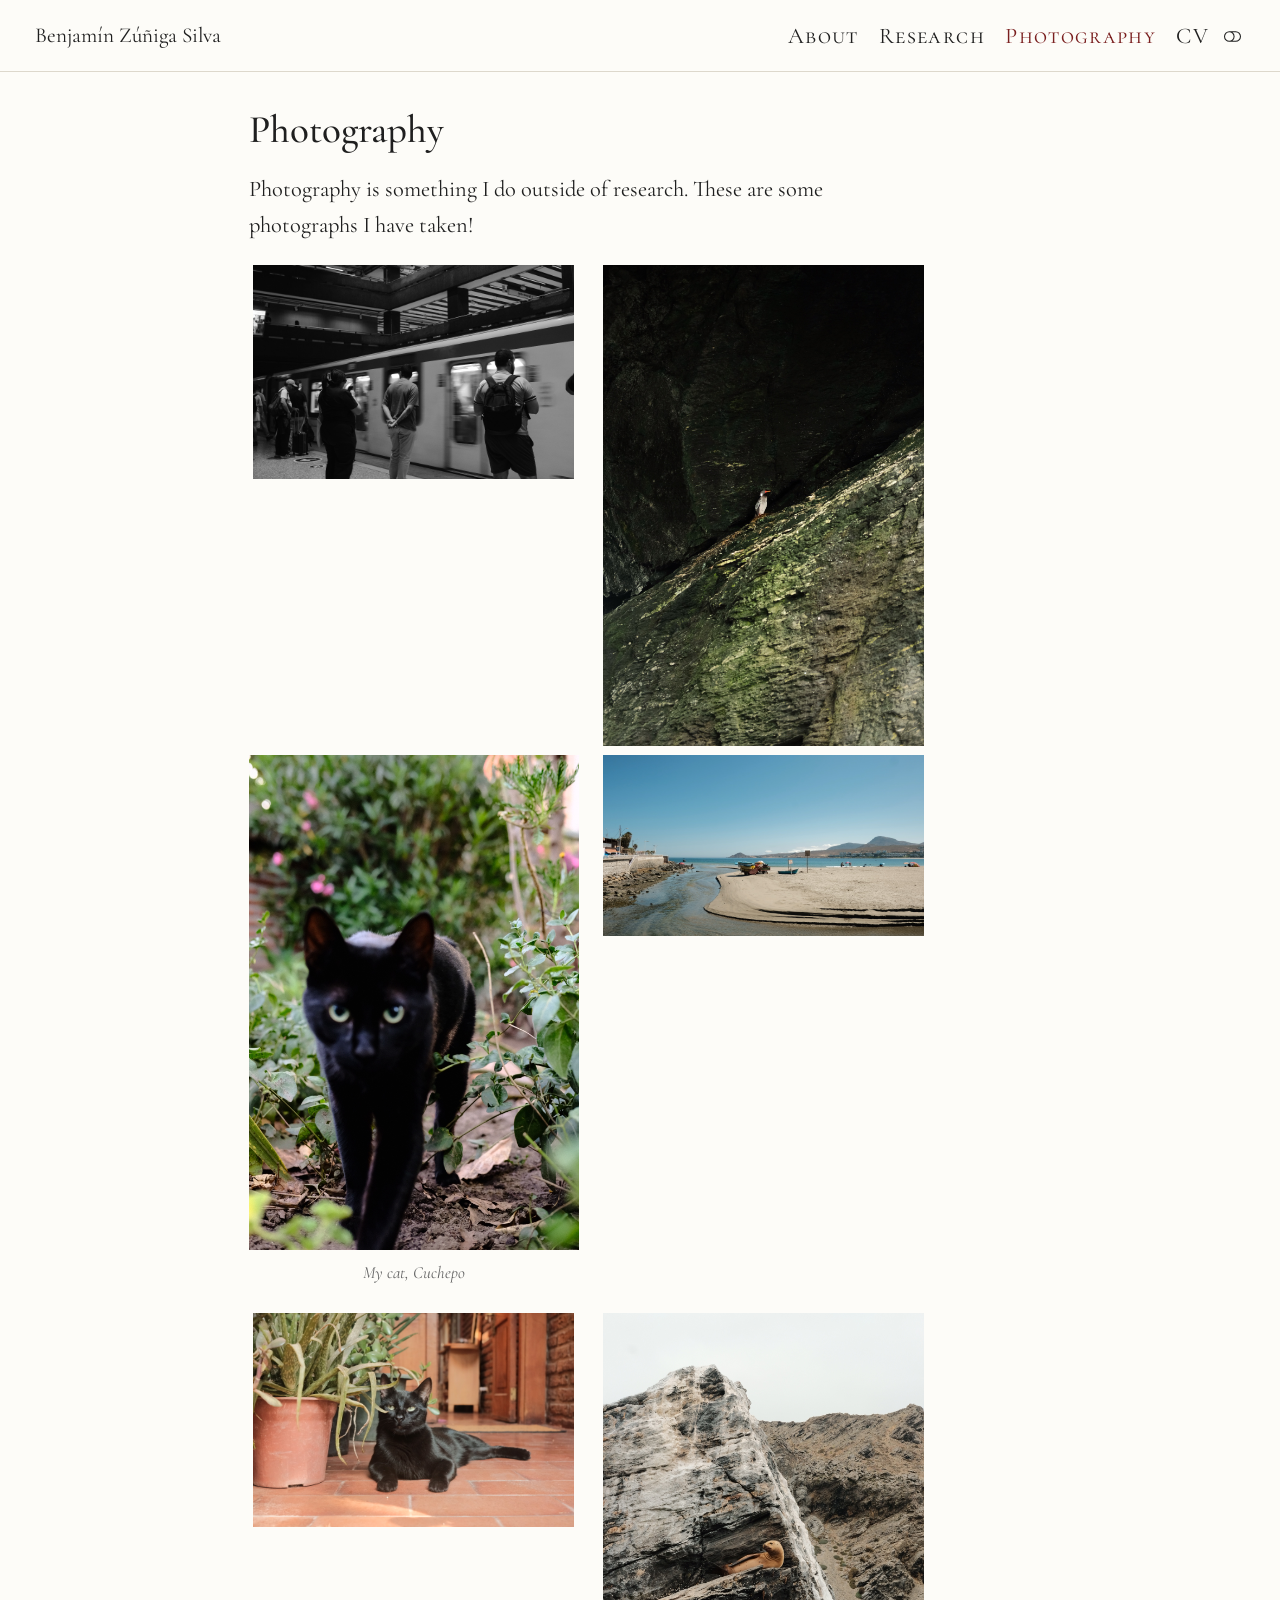
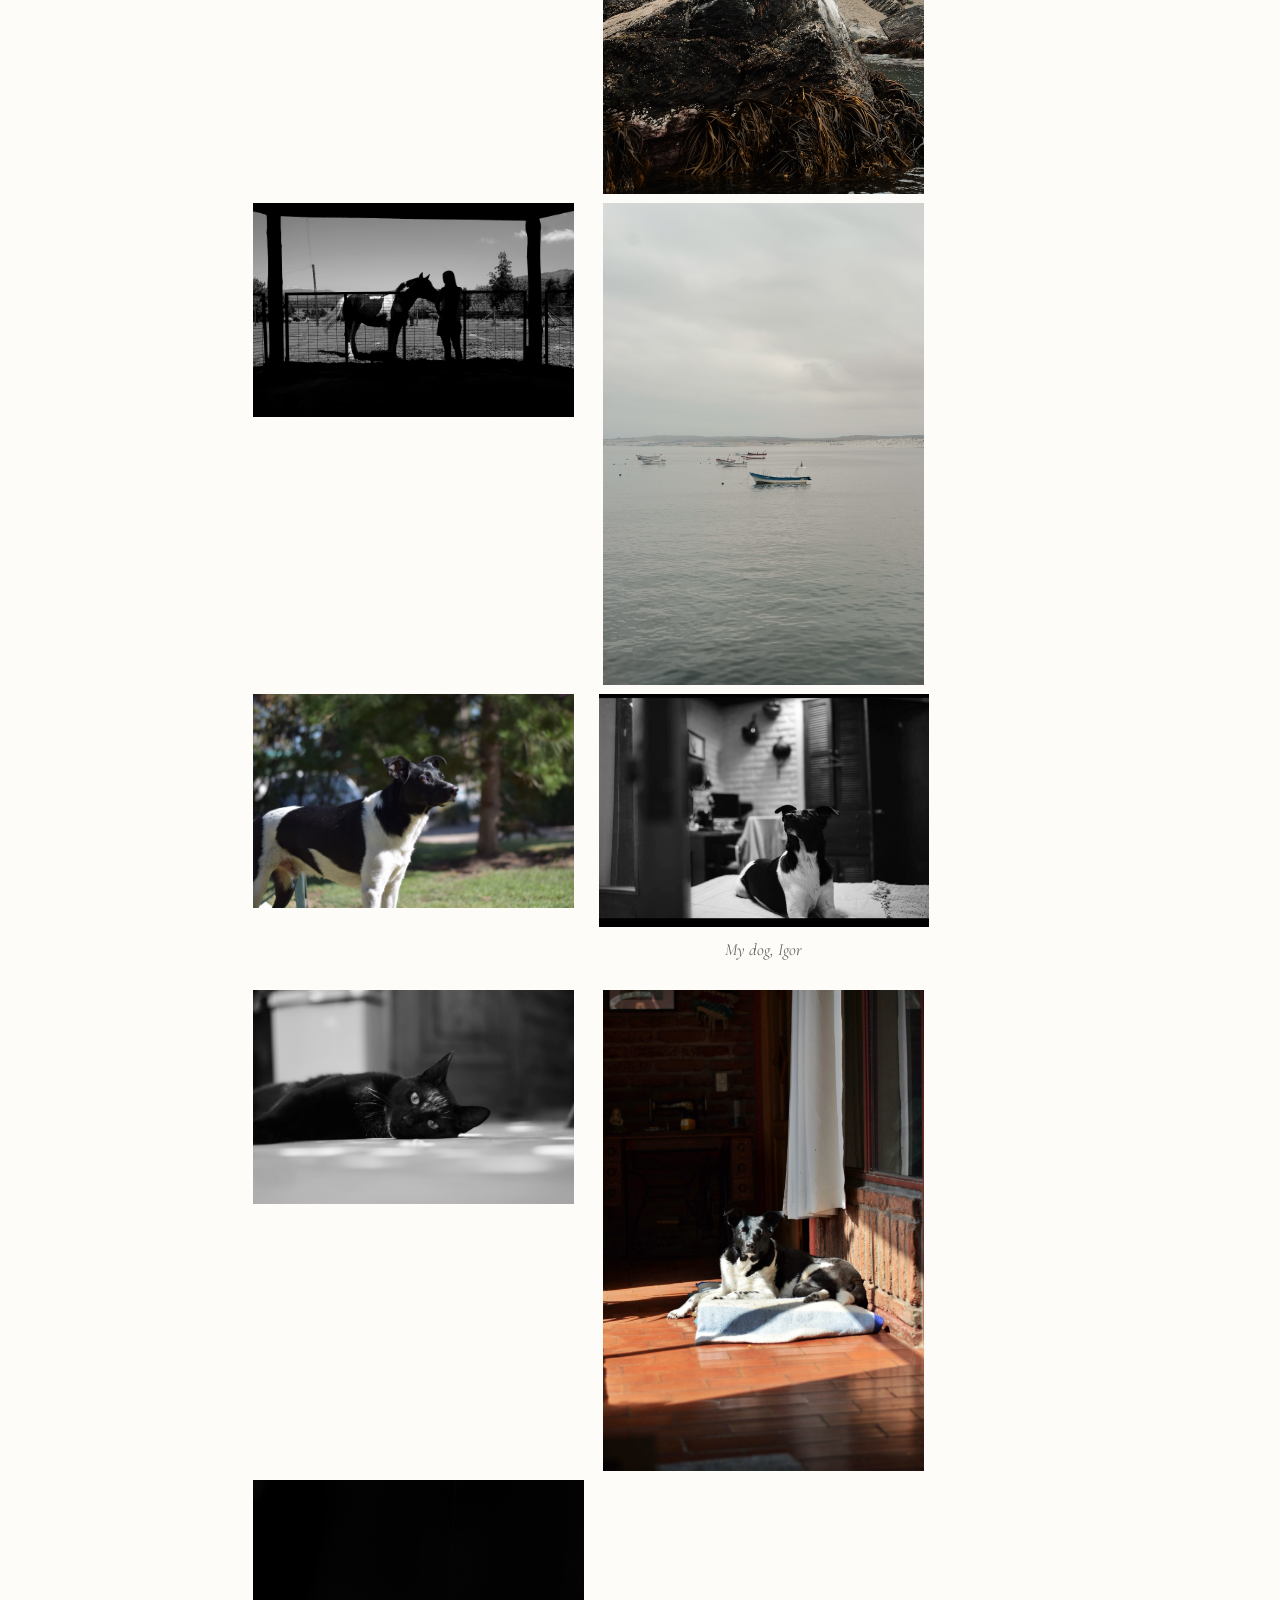
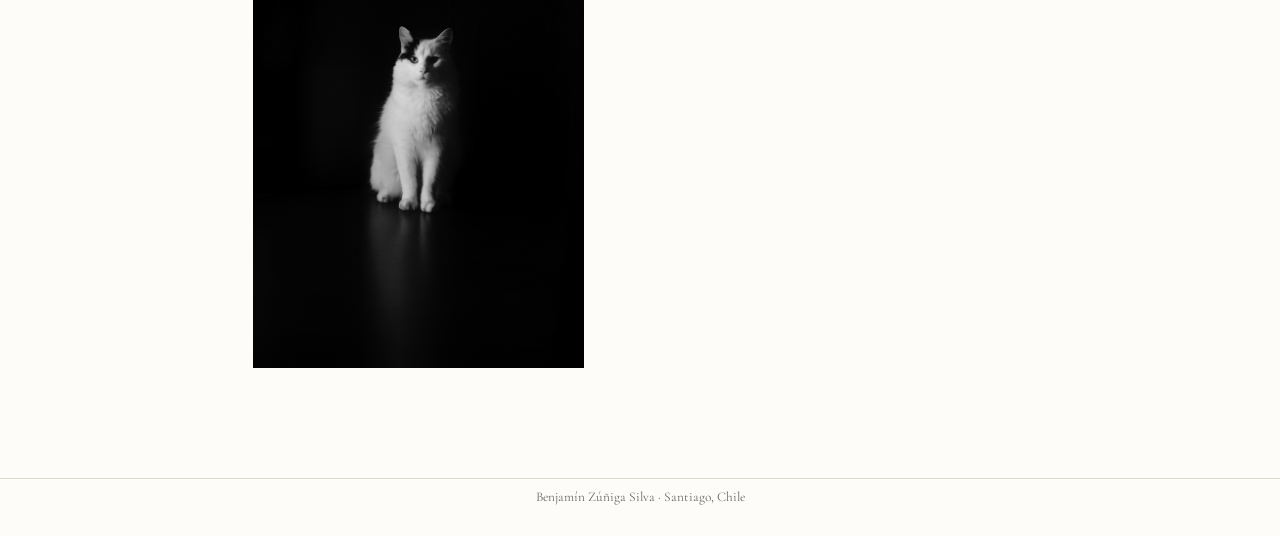
==== commit 6f55d406: "Built site for gh-pages" ====
--- a/photography.html
+++ b/photography.html
@@ -37,10 +37,14 @@
 <script src="site_libs/quarto-html/popper.min.js"></script>
 <script src="site_libs/quarto-html/tippy.umd.min.js"></script>
 <link href="site_libs/quarto-html/tippy.css" rel="stylesheet">
-<link href="site_libs/quarto-html/quarto-syntax-highlighting-dark-b626d73c4c936ccc3cb08be7d45d1df6.css" rel="stylesheet" id="quarto-text-highlighting-styles">
+<link href="site_libs/quarto-html/quarto-syntax-highlighting-bf27225e3a48a9273f3daa8f8e829971.css" rel="stylesheet" class="quarto-color-scheme" id="quarto-text-highlighting-styles">
+<link href="site_libs/quarto-html/quarto-syntax-highlighting-dark-b626d73c4c936ccc3cb08be7d45d1df6.css" rel="stylesheet" class="quarto-color-scheme quarto-color-alternate" id="quarto-text-highlighting-styles">
+<link href="site_libs/quarto-html/quarto-syntax-highlighting-bf27225e3a48a9273f3daa8f8e829971.css" rel="stylesheet" class="quarto-color-scheme-extra" id="quarto-text-highlighting-styles">
 <script src="site_libs/bootstrap/bootstrap.min.js"></script>
 <link href="site_libs/bootstrap/bootstrap-icons.css" rel="stylesheet">
-<link href="site_libs/bootstrap/bootstrap-64f70903b8ad0e9bda1db15877150b07.min.css" rel="stylesheet" append-hash="true" id="quarto-bootstrap" data-mode="dark">
+<link href="site_libs/bootstrap/bootstrap-c3a1b17a1c229e7711d9467e3bd883c6.min.css" rel="stylesheet" append-hash="true" class="quarto-color-scheme" id="quarto-bootstrap" data-mode="light">
+<link href="site_libs/bootstrap/bootstrap-dark-112d35f91085cfc83942916b34484f83.min.css" rel="stylesheet" append-hash="true" class="quarto-color-scheme quarto-color-alternate" id="quarto-bootstrap" data-mode="dark">
+<link href="site_libs/bootstrap/bootstrap-c3a1b17a1c229e7711d9467e3bd883c6.min.css" rel="stylesheet" append-hash="true" class="quarto-color-scheme-extra" id="quarto-bootstrap" data-mode="light">
 <script src="site_libs/quarto-contrib/glightbox/glightbox.min.js"></script>
 <link href="site_libs/quarto-contrib/glightbox/glightbox.min.css" rel="stylesheet">
 <link href="site_libs/quarto-contrib/glightbox/lightbox.css" rel="stylesheet">
@@ -63,7 +67,169 @@
 
 </head>
 
-<body class="nav-fixed fullcontent quarto-light">
+<body class="nav-fixed fullcontent quarto-light"><script id="quarto-html-before-body" type="application/javascript">
+    const toggleBodyColorMode = (bsSheetEl) => {
+      const mode = bsSheetEl.getAttribute("data-mode");
+      const bodyEl = window.document.querySelector("body");
+      if (mode === "dark") {
+        bodyEl.classList.add("quarto-dark");
+        bodyEl.classList.remove("quarto-light");
+      } else {
+        bodyEl.classList.add("quarto-light");
+        bodyEl.classList.remove("quarto-dark");
+      }
+    }
+    const toggleBodyColorPrimary = () => {
+      const bsSheetEl = window.document.querySelector("link#quarto-bootstrap:not([rel=disabled-stylesheet])");
+      if (bsSheetEl) {
+        toggleBodyColorMode(bsSheetEl);
+      }
+    }
+    const setColorSchemeToggle = (alternate) => {
+      const toggles = window.document.querySelectorAll('.quarto-color-scheme-toggle');
+      for (let i=0; i < toggles.length; i++) {
+        const toggle = toggles[i];
+        if (toggle) {
+          if (alternate) {
+            toggle.classList.add("alternate");
+          } else {
+            toggle.classList.remove("alternate");
+          }
+        }
+      }
+    };
+    const toggleColorMode = (alternate) => {
+      // Switch the stylesheets
+      const primaryStylesheets = window.document.querySelectorAll('link.quarto-color-scheme:not(.quarto-color-alternate)');
+      const alternateStylesheets = window.document.querySelectorAll('link.quarto-color-scheme.quarto-color-alternate');
+      manageTransitions('#quarto-margin-sidebar .nav-link', false);
+      if (alternate) {
+        // note: dark is layered on light, we don't disable primary!
+        enableStylesheet(alternateStylesheets);
+        for (const sheetNode of alternateStylesheets) {
+          if (sheetNode.id === "quarto-bootstrap") {
+            toggleBodyColorMode(sheetNode);
+          }
+        }
+      } else {
+        disableStylesheet(alternateStylesheets);
+        enableStylesheet(primaryStylesheets)
+        toggleBodyColorPrimary();
+      }
+      manageTransitions('#quarto-margin-sidebar .nav-link', true);
+      // Switch the toggles
+      setColorSchemeToggle(alternate)
+      // Hack to workaround the fact that safari doesn't
+      // properly recolor the scrollbar when toggling (#1455)
+      if (navigator.userAgent.indexOf('Safari') > 0 && navigator.userAgent.indexOf('Chrome') == -1) {
+        manageTransitions("body", false);
+        window.scrollTo(0, 1);
+        setTimeout(() => {
+          window.scrollTo(0, 0);
+          manageTransitions("body", true);
+        }, 40);
+      }
+    }
+    const disableStylesheet = (stylesheets) => {
+      for (let i=0; i < stylesheets.length; i++) {
+        const stylesheet = stylesheets[i];
+        stylesheet.rel = 'disabled-stylesheet';
+      }
+    }
+    const enableStylesheet = (stylesheets) => {
+      for (let i=0; i < stylesheets.length; i++) {
+        const stylesheet = stylesheets[i];
+        if(stylesheet.rel !== 'stylesheet') { // for Chrome, which will still FOUC without this check
+          stylesheet.rel = 'stylesheet';
+        }
+      }
+    }
+    const manageTransitions = (selector, allowTransitions) => {
+      const els = window.document.querySelectorAll(selector);
+      for (let i=0; i < els.length; i++) {
+        const el = els[i];
+        if (allowTransitions) {
+          el.classList.remove('notransition');
+        } else {
+          el.classList.add('notransition');
+        }
+      }
+    }
+    const isFileUrl = () => {
+      return window.location.protocol === 'file:';
+    }
+    const hasAlternateSentinel = () => {
+      let styleSentinel = getColorSchemeSentinel();
+      if (styleSentinel !== null) {
+        return styleSentinel === "alternate";
+      } else {
+        return false;
+      }
+    }
+    const setStyleSentinel = (alternate) => {
+      const value = alternate ? "alternate" : "default";
+      if (!isFileUrl()) {
+        window.localStorage.setItem("quarto-color-scheme", value);
+      } else {
+        localAlternateSentinel = value;
+      }
+    }
+    const getColorSchemeSentinel = () => {
+      if (!isFileUrl()) {
+        const storageValue = window.localStorage.getItem("quarto-color-scheme");
+        return storageValue != null ? storageValue : localAlternateSentinel;
+      } else {
+        return localAlternateSentinel;
+      }
+    }
+    const toggleGiscusIfUsed = (isAlternate, darkModeDefault) => {
+      const baseTheme = document.querySelector('#giscus-base-theme')?.value ?? 'light';
+      const alternateTheme = document.querySelector('#giscus-alt-theme')?.value ?? 'dark';
+      let newTheme = '';
+      if(authorPrefersDark) {
+        newTheme = isAlternate ? baseTheme : alternateTheme;
+      } else {
+        newTheme = isAlternate ? alternateTheme : baseTheme;
+      }
+      const changeGiscusTheme = () => {
+        // From: https://github.com/giscus/giscus/issues/336
+        const sendMessage = (message) => {
+          const iframe = document.querySelector('iframe.giscus-frame');
+          if (!iframe) return;
+          iframe.contentWindow.postMessage({ giscus: message }, 'https://giscus.app');
+        }
+        sendMessage({
+          setConfig: {
+            theme: newTheme
+          }
+        });
+      }
+      const isGiscussLoaded = window.document.querySelector('iframe.giscus-frame') !== null;
+      if (isGiscussLoaded) {
+        changeGiscusTheme();
+      }
+    };
+    const authorPrefersDark = false;
+    const darkModeDefault = authorPrefersDark;
+      document.querySelector('link#quarto-text-highlighting-styles.quarto-color-scheme-extra').rel = 'disabled-stylesheet';
+      document.querySelector('link#quarto-bootstrap.quarto-color-scheme-extra').rel = 'disabled-stylesheet';
+    let localAlternateSentinel = darkModeDefault ? 'alternate' : 'default';
+    // Dark / light mode switch
+    window.quartoToggleColorScheme = () => {
+      // Read the current dark / light value
+      let toAlternate = !hasAlternateSentinel();
+      toggleColorMode(toAlternate);
+      setStyleSentinel(toAlternate);
+      toggleGiscusIfUsed(toAlternate, darkModeDefault);
+      window.dispatchEvent(new Event('resize'));
+    };
+    // Switch to dark mode if need be
+    if (hasAlternateSentinel()) {
+      toggleColorMode(true);
+    } else {
+      toggleColorMode(false);
+    }
+  </script>
 
 <div id="quarto-search-results"></div>
   <header id="quarto-header" class="headroom fixed-top">
@@ -98,6 +264,7 @@
 </ul>
           </div> <!-- /navcollapse -->
             <div class="quarto-navbar-tools">
+  <a href="" class="quarto-color-scheme-toggle quarto-navigation-tool  px-1" onclick="window.quartoToggleColorScheme(); return false;" title="Toggle dark mode"><i class="bi"></i></a>
 </div>
       </div> <!-- /container-fluid -->
     </nav>
@@ -110,6 +277,7 @@
 <!-- main -->
 <main class="content" id="quarto-document-content">
 
+
 <header id="title-block-header" class="quarto-title-block default">
 <div class="quarto-title">
 <h1 class="title">Photography</h1>
@@ -201,6 +369,19 @@
 </main> <!-- /main -->
 <script id="quarto-html-after-body" type="application/javascript">
   window.document.addEventListener("DOMContentLoaded", function (event) {
+    // Ensure there is a toggle, if there isn't float one in the top right
+    if (window.document.querySelector('.quarto-color-scheme-toggle') === null) {
+      const a = window.document.createElement('a');
+      a.classList.add('top-right');
+      a.classList.add('quarto-color-scheme-toggle');
+      a.href = "";
+      a.onclick = function() { try { window.quartoToggleColorScheme(); } catch {} return false; };
+      const i = window.document.createElement("i");
+      i.classList.add('bi');
+      a.appendChild(i);
+      window.document.body.appendChild(a);
+    }
+    setColorSchemeToggle(hasAlternateSentinel())
     const isCodeAnnotation = (el) => {
       for (const clz of el.classList) {
         if (clz.startsWith('code-annotation-')) {                     
--- a/site_libs/quarto-html/quarto-syntax-highlighting-bf27225e3a48a9273f3daa8f8e829971.css
+++ b/site_libs/quarto-html/quarto-syntax-highlighting-bf27225e3a48a9273f3daa8f8e829971.css
@@ -0,0 +1,236 @@
+/* quarto syntax highlight colors */
+:root {
+  --quarto-hl-ot-color: #003B4F;
+  --quarto-hl-at-color: #657422;
+  --quarto-hl-ss-color: #20794D;
+  --quarto-hl-an-color: #5E5E5E;
+  --quarto-hl-fu-color: #4758AB;
+  --quarto-hl-st-color: #20794D;
+  --quarto-hl-cf-color: #003B4F;
+  --quarto-hl-op-color: #5E5E5E;
+  --quarto-hl-er-color: #AD0000;
+  --quarto-hl-bn-color: #AD0000;
+  --quarto-hl-al-color: #AD0000;
+  --quarto-hl-va-color: #111111;
+  --quarto-hl-bu-color: inherit;
+  --quarto-hl-ex-color: inherit;
+  --quarto-hl-pp-color: #AD0000;
+  --quarto-hl-in-color: #5E5E5E;
+  --quarto-hl-vs-color: #20794D;
+  --quarto-hl-wa-color: #5E5E5E;
+  --quarto-hl-do-color: #5E5E5E;
+  --quarto-hl-im-color: #00769E;
+  --quarto-hl-ch-color: #20794D;
+  --quarto-hl-dt-color: #AD0000;
+  --quarto-hl-fl-color: #AD0000;
+  --quarto-hl-co-color: #5E5E5E;
+  --quarto-hl-cv-color: #5E5E5E;
+  --quarto-hl-cn-color: #8f5902;
+  --quarto-hl-sc-color: #5E5E5E;
+  --quarto-hl-dv-color: #AD0000;
+  --quarto-hl-kw-color: #003B4F;
+}
+
+/* other quarto variables */
+:root {
+  --quarto-font-monospace: SFMono-Regular, Menlo, Monaco, Consolas, "Liberation Mono", "Courier New", monospace;
+}
+
+/* syntax highlight based on Pandoc's rules */
+pre > code.sourceCode > span {
+  color: #003B4F;
+}
+
+code.sourceCode > span {
+  color: #003B4F;
+}
+
+div.sourceCode,
+div.sourceCode pre.sourceCode {
+  color: #003B4F;
+}
+
+/* Normal */
+code span {
+  color: #003B4F;
+}
+
+/* Alert */
+code span.al {
+  color: #AD0000;
+  font-style: inherit;
+}
+
+/* Annotation */
+code span.an {
+  color: #5E5E5E;
+  font-style: inherit;
+}
+
+/* Attribute */
+code span.at {
+  color: #657422;
+  font-style: inherit;
+}
+
+/* BaseN */
+code span.bn {
+  color: #AD0000;
+  font-style: inherit;
+}
+
+/* BuiltIn */
+code span.bu {
+  font-style: inherit;
+}
+
+/* ControlFlow */
+code span.cf {
+  color: #003B4F;
+  font-weight: bold;
+  font-style: inherit;
+}
+
+/* Char */
+code span.ch {
+  color: #20794D;
+  font-style: inherit;
+}
+
+/* Constant */
+code span.cn {
+  color: #8f5902;
+  font-style: inherit;
+}
+
+/* Comment */
+code span.co {
+  color: #5E5E5E;
+  font-style: inherit;
+}
+
+/* CommentVar */
+code span.cv {
+  color: #5E5E5E;
+  font-style: italic;
+}
+
+/* Documentation */
+code span.do {
+  color: #5E5E5E;
+  font-style: italic;
+}
+
+/* DataType */
+code span.dt {
+  color: #AD0000;
+  font-style: inherit;
+}
+
+/* DecVal */
+code span.dv {
+  color: #AD0000;
+  font-style: inherit;
+}
+
+/* Error */
+code span.er {
+  color: #AD0000;
+  font-style: inherit;
+}
+
+/* Extension */
+code span.ex {
+  font-style: inherit;
+}
+
+/* Float */
+code span.fl {
+  color: #AD0000;
+  font-style: inherit;
+}
+
+/* Function */
+code span.fu {
+  color: #4758AB;
+  font-style: inherit;
+}
+
+/* Import */
+code span.im {
+  color: #00769E;
+  font-style: inherit;
+}
+
+/* Information */
+code span.in {
+  color: #5E5E5E;
+  font-style: inherit;
+}
+
+/* Keyword */
+code span.kw {
+  color: #003B4F;
+  font-weight: bold;
+  font-style: inherit;
+}
+
+/* Operator */
+code span.op {
+  color: #5E5E5E;
+  font-style: inherit;
+}
+
+/* Other */
+code span.ot {
+  color: #003B4F;
+  font-style: inherit;
+}
+
+/* Preprocessor */
+code span.pp {
+  color: #AD0000;
+  font-style: inherit;
+}
+
+/* SpecialChar */
+code span.sc {
+  color: #5E5E5E;
+  font-style: inherit;
+}
+
+/* SpecialString */
+code span.ss {
+  color: #20794D;
+  font-style: inherit;
+}
+
+/* String */
+code span.st {
+  color: #20794D;
+  font-style: inherit;
+}
+
+/* Variable */
+code span.va {
+  color: #111111;
+  font-style: inherit;
+}
+
+/* VerbatimString */
+code span.vs {
+  color: #20794D;
+  font-style: inherit;
+}
+
+/* Warning */
+code span.wa {
+  color: #5E5E5E;
+  font-style: italic;
+}
+
+.prevent-inlining {
+  content: "</";
+}
+
+/*# sourceMappingURL=8be38f48d34c45af72792cbd699585e7.css.map */
--- a/site_libs/quarto-html/quarto-syntax-highlighting-bf27225e3a48a9273f3daa8f8e829971.css
+++ b/site_libs/quarto-html/quarto-syntax-highlighting-bf27225e3a48a9273f3daa8f8e829971.css
@@ -0,0 +1,236 @@
+/* quarto syntax highlight colors */
+:root {
+  --quarto-hl-ot-color: #003B4F;
+  --quarto-hl-at-color: #657422;
+  --quarto-hl-ss-color: #20794D;
+  --quarto-hl-an-color: #5E5E5E;
+  --quarto-hl-fu-color: #4758AB;
+  --quarto-hl-st-color: #20794D;
+  --quarto-hl-cf-color: #003B4F;
+  --quarto-hl-op-color: #5E5E5E;
+  --quarto-hl-er-color: #AD0000;
+  --quarto-hl-bn-color: #AD0000;
+  --quarto-hl-al-color: #AD0000;
+  --quarto-hl-va-color: #111111;
+  --quarto-hl-bu-color: inherit;
+  --quarto-hl-ex-color: inherit;
+  --quarto-hl-pp-color: #AD0000;
+  --quarto-hl-in-color: #5E5E5E;
+  --quarto-hl-vs-color: #20794D;
+  --quarto-hl-wa-color: #5E5E5E;
+  --quarto-hl-do-color: #5E5E5E;
+  --quarto-hl-im-color: #00769E;
+  --quarto-hl-ch-color: #20794D;
+  --quarto-hl-dt-color: #AD0000;
+  --quarto-hl-fl-color: #AD0000;
+  --quarto-hl-co-color: #5E5E5E;
+  --quarto-hl-cv-color: #5E5E5E;
+  --quarto-hl-cn-color: #8f5902;
+  --quarto-hl-sc-color: #5E5E5E;
+  --quarto-hl-dv-color: #AD0000;
+  --quarto-hl-kw-color: #003B4F;
+}
+
+/* other quarto variables */
+:root {
+  --quarto-font-monospace: SFMono-Regular, Menlo, Monaco, Consolas, "Liberation Mono", "Courier New", monospace;
+}
+
+/* syntax highlight based on Pandoc's rules */
+pre > code.sourceCode > span {
+  color: #003B4F;
+}
+
+code.sourceCode > span {
+  color: #003B4F;
+}
+
+div.sourceCode,
+div.sourceCode pre.sourceCode {
+  color: #003B4F;
+}
+
+/* Normal */
+code span {
+  color: #003B4F;
+}
+
+/* Alert */
+code span.al {
+  color: #AD0000;
+  font-style: inherit;
+}
+
+/* Annotation */
+code span.an {
+  color: #5E5E5E;
+  font-style: inherit;
+}
+
+/* Attribute */
+code span.at {
+  color: #657422;
+  font-style: inherit;
+}
+
+/* BaseN */
+code span.bn {
+  color: #AD0000;
+  font-style: inherit;
+}
+
+/* BuiltIn */
+code span.bu {
+  font-style: inherit;
+}
+
+/* ControlFlow */
+code span.cf {
+  color: #003B4F;
+  font-weight: bold;
+  font-style: inherit;
+}
+
+/* Char */
+code span.ch {
+  color: #20794D;
+  font-style: inherit;
+}
+
+/* Constant */
+code span.cn {
+  color: #8f5902;
+  font-style: inherit;
+}
+
+/* Comment */
+code span.co {
+  color: #5E5E5E;
+  font-style: inherit;
+}
+
+/* CommentVar */
+code span.cv {
+  color: #5E5E5E;
+  font-style: italic;
+}
+
+/* Documentation */
+code span.do {
+  color: #5E5E5E;
+  font-style: italic;
+}
+
+/* DataType */
+code span.dt {
+  color: #AD0000;
+  font-style: inherit;
+}
+
+/* DecVal */
+code span.dv {
+  color: #AD0000;
+  font-style: inherit;
+}
+
+/* Error */
+code span.er {
+  color: #AD0000;
+  font-style: inherit;
+}
+
+/* Extension */
+code span.ex {
+  font-style: inherit;
+}
+
+/* Float */
+code span.fl {
+  color: #AD0000;
+  font-style: inherit;
+}
+
+/* Function */
+code span.fu {
+  color: #4758AB;
+  font-style: inherit;
+}
+
+/* Import */
+code span.im {
+  color: #00769E;
+  font-style: inherit;
+}
+
+/* Information */
+code span.in {
+  color: #5E5E5E;
+  font-style: inherit;
+}
+
+/* Keyword */
+code span.kw {
+  color: #003B4F;
+  font-weight: bold;
+  font-style: inherit;
+}
+
+/* Operator */
+code span.op {
+  color: #5E5E5E;
+  font-style: inherit;
+}
+
+/* Other */
+code span.ot {
+  color: #003B4F;
+  font-style: inherit;
+}
+
+/* Preprocessor */
+code span.pp {
+  color: #AD0000;
+  font-style: inherit;
+}
+
+/* SpecialChar */
+code span.sc {
+  color: #5E5E5E;
+  font-style: inherit;
+}
+
+/* SpecialString */
+code span.ss {
+  color: #20794D;
+  font-style: inherit;
+}
+
+/* String */
+code span.st {
+  color: #20794D;
+  font-style: inherit;
+}
+
+/* Variable */
+code span.va {
+  color: #111111;
+  font-style: inherit;
+}
+
+/* VerbatimString */
+code span.vs {
+  color: #20794D;
+  font-style: inherit;
+}
+
+/* Warning */
+code span.wa {
+  color: #5E5E5E;
+  font-style: italic;
+}
+
+.prevent-inlining {
+  content: "</";
+}
+
+/*# sourceMappingURL=8be38f48d34c45af72792cbd699585e7.css.map */
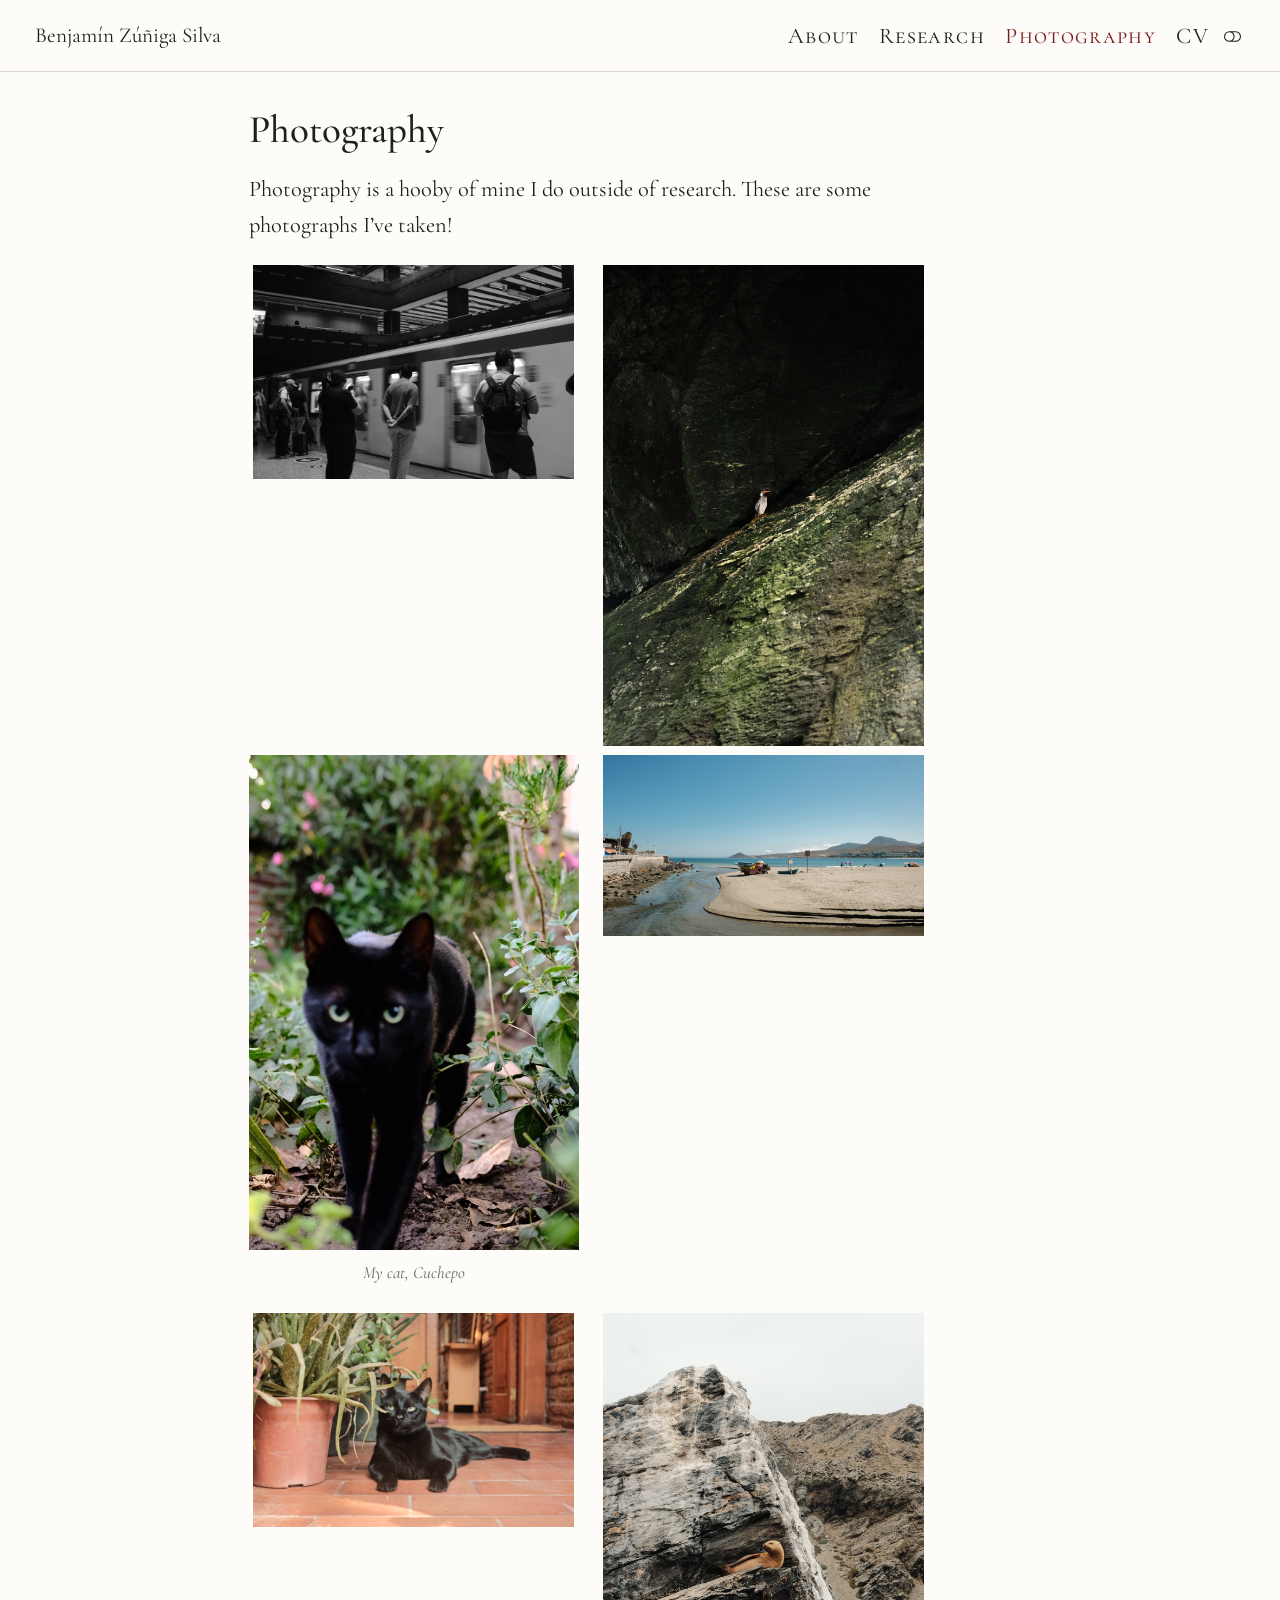
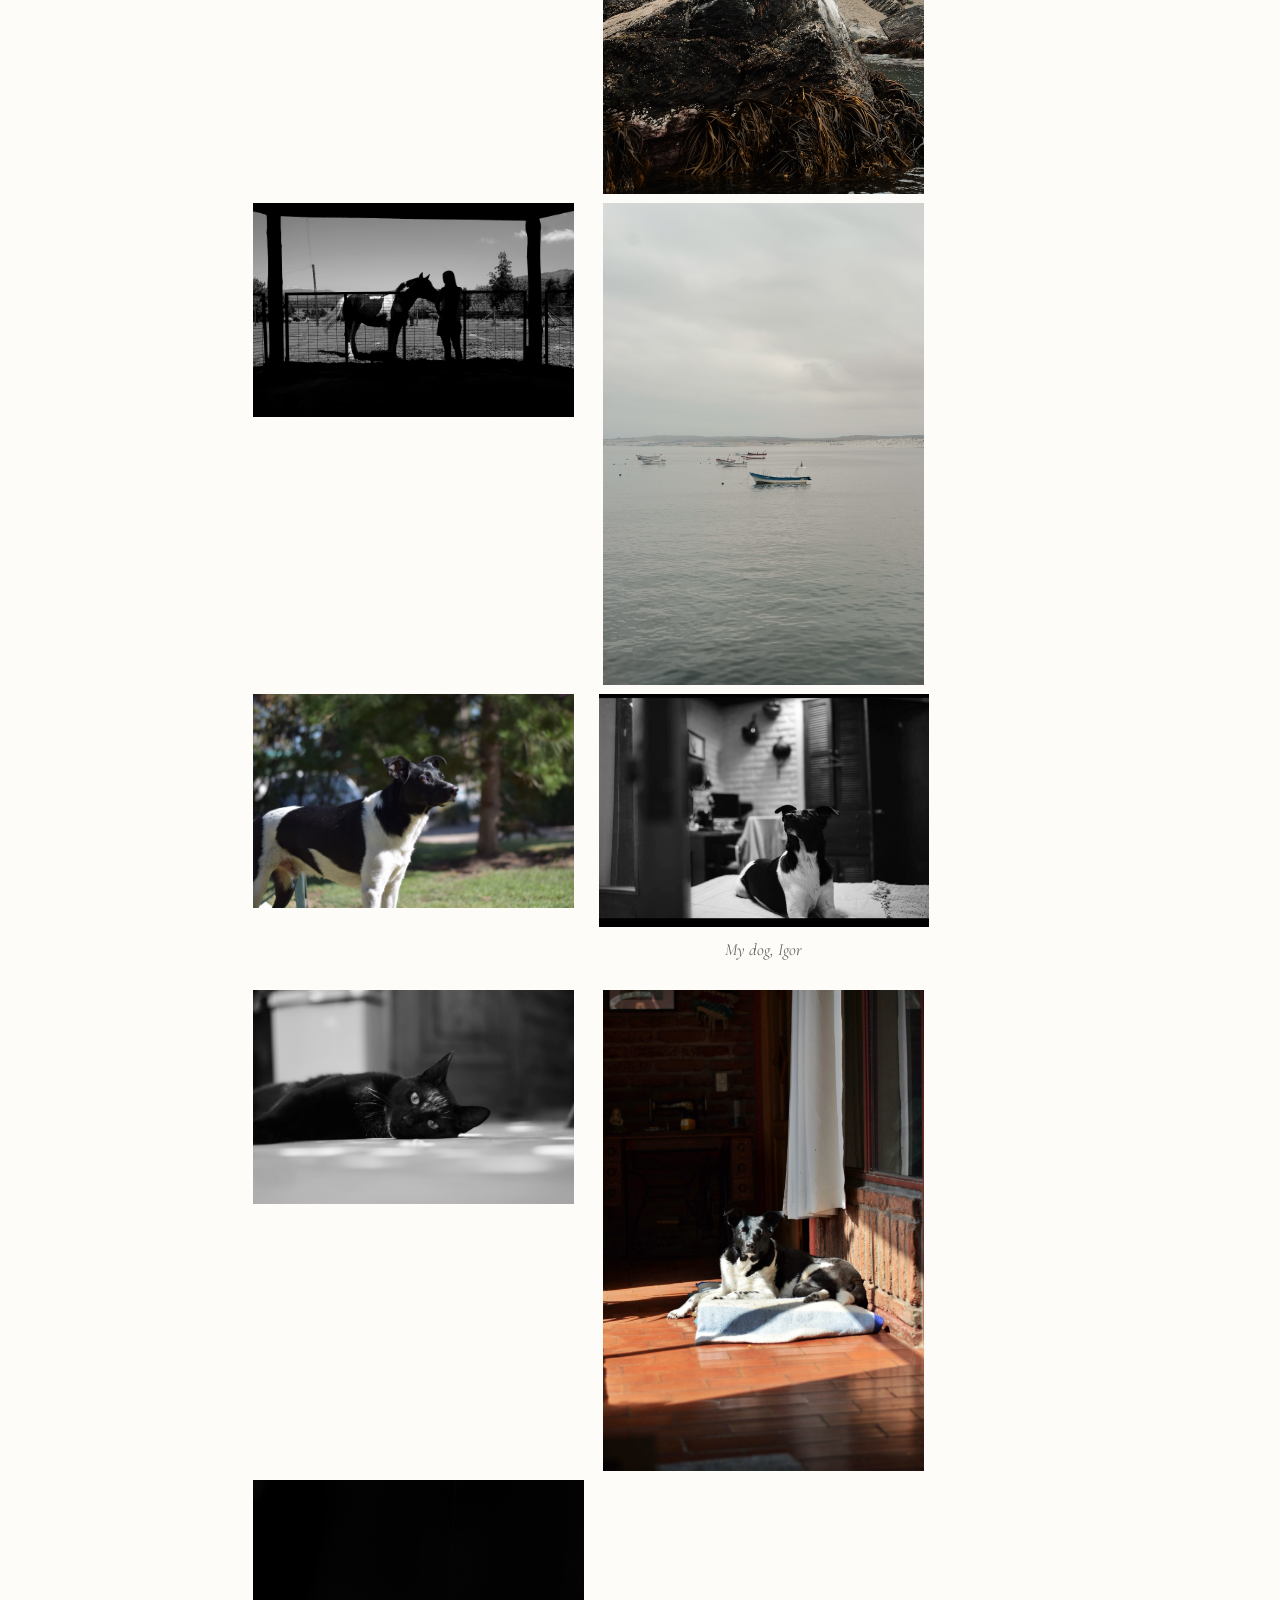
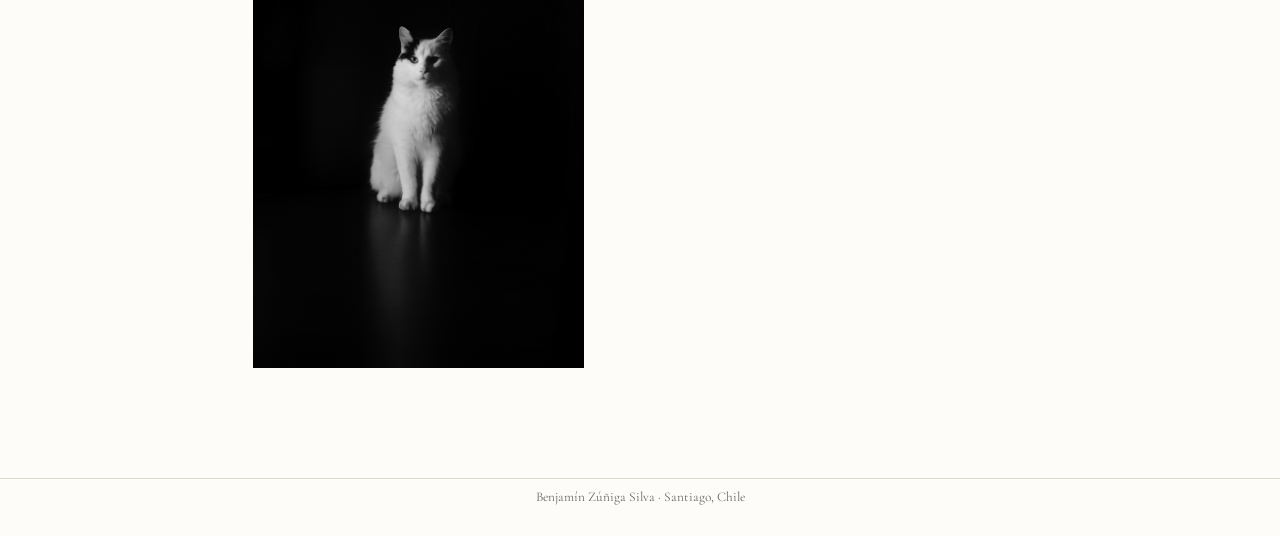
==== commit 98d8413e: "Built site for gh-pages" ====
--- a/photography.html
+++ b/photography.html
@@ -42,9 +42,9 @@
 <link href="site_libs/quarto-html/quarto-syntax-highlighting-bf27225e3a48a9273f3daa8f8e829971.css" rel="stylesheet" class="quarto-color-scheme-extra" id="quarto-text-highlighting-styles">
 <script src="site_libs/bootstrap/bootstrap.min.js"></script>
 <link href="site_libs/bootstrap/bootstrap-icons.css" rel="stylesheet">
-<link href="site_libs/bootstrap/bootstrap-c3a1b17a1c229e7711d9467e3bd883c6.min.css" rel="stylesheet" append-hash="true" class="quarto-color-scheme" id="quarto-bootstrap" data-mode="light">
-<link href="site_libs/bootstrap/bootstrap-dark-112d35f91085cfc83942916b34484f83.min.css" rel="stylesheet" append-hash="true" class="quarto-color-scheme quarto-color-alternate" id="quarto-bootstrap" data-mode="dark">
-<link href="site_libs/bootstrap/bootstrap-c3a1b17a1c229e7711d9467e3bd883c6.min.css" rel="stylesheet" append-hash="true" class="quarto-color-scheme-extra" id="quarto-bootstrap" data-mode="light">
+<link href="site_libs/bootstrap/bootstrap-b674c210c94940665703441962c82902.min.css" rel="stylesheet" append-hash="true" class="quarto-color-scheme" id="quarto-bootstrap" data-mode="light">
+<link href="site_libs/bootstrap/bootstrap-dark-8b60aab94485a7bf014d403d977dd71e.min.css" rel="stylesheet" append-hash="true" class="quarto-color-scheme quarto-color-alternate" id="quarto-bootstrap" data-mode="dark">
+<link href="site_libs/bootstrap/bootstrap-b674c210c94940665703441962c82902.min.css" rel="stylesheet" append-hash="true" class="quarto-color-scheme-extra" id="quarto-bootstrap" data-mode="light">
 <script src="site_libs/quarto-contrib/glightbox/glightbox.min.js"></script>
 <link href="site_libs/quarto-contrib/glightbox/glightbox.min.css" rel="stylesheet">
 <link href="site_libs/quarto-contrib/glightbox/lightbox.css" rel="stylesheet">
@@ -297,7 +297,7 @@
 </header>
 
 
-<p>Photography is something I do outside of research. These are some photographs I have taken!</p>
+<p>Photography is a hooby of mine I do outside of research. These are some photographs I’ve taken!</p>
 <div class="quarto-layout-panel" data-layout-ncol="2">
 <div class="quarto-layout-row">
 <div class="quarto-layout-cell" style="flex-basis: 50.0%;justify-content: center;">
